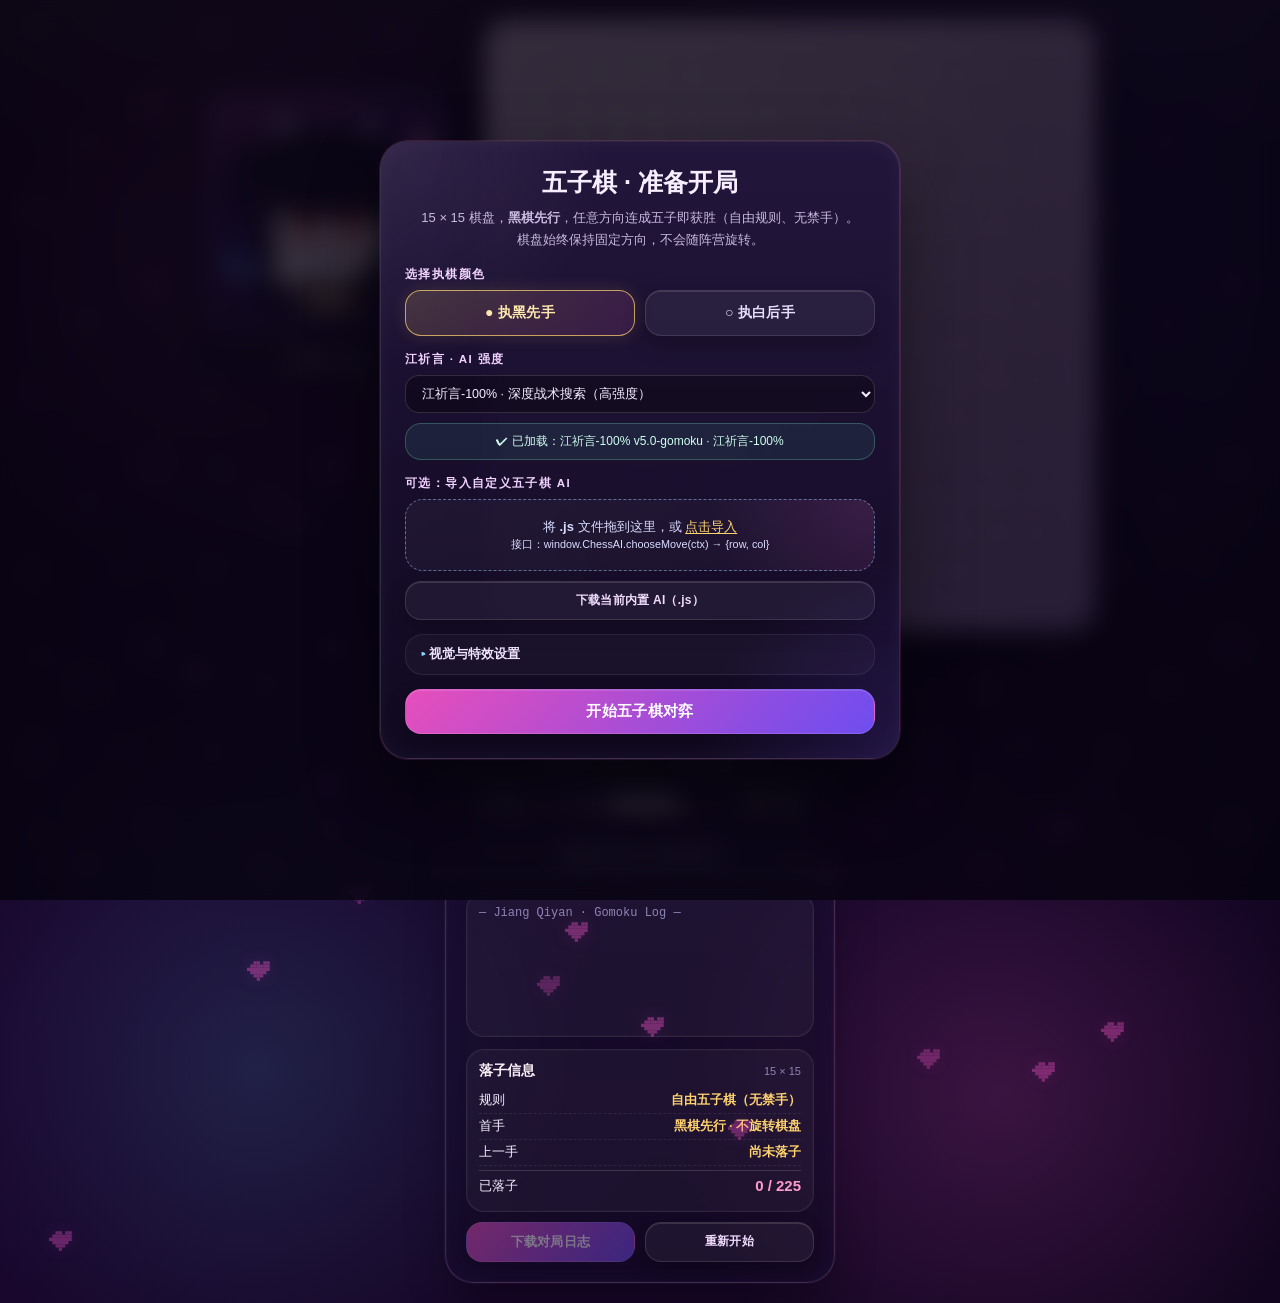
==== gomoku.html @ 8dc5b0ee "五子棋第一版 没做好" ====
<!DOCTYPE html>
<html lang="zh-CN">
<head>
<meta charset="UTF-8">
<meta name="viewport" content="width=device-width, initial-scale=1.0">
<title>江祈言 · 五子棋人机对弈</title>
<style>

  :root {
    --bg-deep: #12051f;
    --bg-mid: #24103c;
    --panel-bg: rgba(20, 13, 39, 0.62);
    --panel-border: rgba(255, 167, 242, 0.18);
    --panel-highlight: rgba(122, 91, 255, 0.2);
    --text-main: #f6efff;
    --text-soft: #c8b8df;
    --text-dim: #8f84b5;
    --accent-pink: #ff4fd8;
    --accent-violet: #8c54ff;
    --accent-blue: #6fd3ff;
    --accent-gold: #ffd36f;
    --board-light: linear-gradient(145deg, #ffe5f8 0%, #ffd2f6 100%);
    --board-dark: linear-gradient(145deg, #5a3395 0%, #28164f 100%);
    --bubble-bg: rgba(33, 18, 59, 0.94);
    --bubble-border: #ff58cf;
    --bubble-color: #ffd8fb;
    --bubble-font: "Comic Sans MS", "Chalkboard SE", "PingFang SC", cursive;
  }

  * { box-sizing: border-box; }
  html, body { min-height: 100%; }

  body {
    margin: 0;
    min-height: 100vh;
    display: flex;
    align-items: center;
    justify-content: center;
    padding: 20px;
    position: relative;
    overflow-x: hidden;
    font-family: "Segoe UI", "PingFang SC", "Microsoft YaHei", sans-serif;
    color: var(--text-main);
    background:
      radial-gradient(circle at 18% 18%, rgba(255, 94, 210, 0.23), transparent 24%),
      radial-gradient(circle at 82% 16%, rgba(108, 78, 255, 0.18), transparent 28%),
      radial-gradient(circle at 78% 84%, rgba(255, 94, 210, 0.16), transparent 22%),
      radial-gradient(circle at 20% 82%, rgba(91, 215, 255, 0.12), transparent 22%),
      linear-gradient(135deg, #12031b 0%, #1a0730 40%, #12051f 100%);
  }
  body::before,
  body::after {
    content: "";
    position: fixed;
    inset: 0;
    pointer-events: none;
  }
  body::before {
    opacity: 0.16;
    background-image: url("data:image/svg+xml;utf8,<svg xmlns='http://www.w3.org/2000/svg' width='180' height='180' viewBox='0 0 180 180'><g fill='%23ff5bd8'><path d='M20 28h8v-8h8v8h8v8h-8v8h-8v-8h-8z'/><path d='M138 102h10v-10h10v10h10v10h-10v10h-10v-10h-10z'/><path d='M74 140h8v-8h8v8h8v8h-8v8h-8v-8h-8z'/></g><g fill='%23714cff'><rect x='118' y='26' width='6' height='6'/><rect x='128' y='26' width='6' height='6'/><rect x='123' y='31' width='6' height='6'/><rect x='32' y='110' width='6' height='6'/><rect x='42' y='110' width='6' height='6'/><rect x='37' y='115' width='6' height='6'/><rect x='88' y='62' width='4' height='4'/><rect x='96' y='62' width='4' height='4'/><rect x='92' y='66' width='4' height='4'/></g></svg>");
    background-size: 180px 180px;
    animation: bg-drift 22s linear infinite;
    mix-blend-mode: screen;
  }
  body::after {
    background:
      linear-gradient(180deg, rgba(255,255,255,0.07), transparent 16%),
      radial-gradient(circle at center, transparent 62%, rgba(0, 0, 0, 0.18) 100%);
  }
  @keyframes bg-drift {
    0% { transform: translate3d(0, 0, 0); }
    50% { transform: translate3d(-28px, 18px, 0); }
    100% { transform: translate3d(0, 0, 0); }
  }

  .app {
    display: flex;
    gap: 26px;
    flex-wrap: wrap;
    align-items: flex-start;
    justify-content: center;
    position: relative;
    z-index: 1;
    isolation: isolate;
  }

  .float-hearts-layer {
    position: absolute;
    inset: 0;
    overflow: hidden;
    pointer-events: none;
    z-index: 2;
  }
  .pixel-heart {
    position: absolute;
    width: 26px;
    aspect-ratio: 1;
    background-image: url("data:image/svg+xml;utf8,<svg xmlns='http://www.w3.org/2000/svg' width='32' height='32' viewBox='0 0 32 32'><g fill='%23ff58cf'><rect x='8' y='4' width='4' height='4'/><rect x='12' y='4' width='4' height='4'/><rect x='20' y='4' width='4' height='4'/><rect x='24' y='4' width='4' height='4'/><rect x='4' y='8' width='8' height='4'/><rect x='12' y='8' width='8' height='4'/><rect x='20' y='8' width='8' height='4'/><rect x='0' y='12' width='28' height='4'/><rect x='4' y='16' width='20' height='4'/><rect x='8' y='20' width='12' height='4'/><rect x='12' y='24' width='4' height='4'/></g></svg>");
    background-size: 100% 100%;
    background-repeat: no-repeat;
    image-rendering: pixelated;
    opacity: .45;
    filter: drop-shadow(0 0 10px rgba(255, 90, 213, .35));
    animation: float-heart linear infinite;
  }
  @keyframes float-heart {
    0% { transform: translate3d(0, 0, 0) scale(var(--s,1)); opacity: 0; }
    12% { opacity: .48; }
    85% { opacity: .4; }
    100% { transform: translate3d(var(--dx, 0px), calc(-1 * var(--travel, 520px)), 0) scale(var(--s,1)); opacity: 0; }
  }

  .board-container,
  .panel { position: relative; }
  .board-container {
    width: min(88vw, 580px);
    z-index: 4;
    filter: drop-shadow(0 26px 48px rgba(0,0,0,.34));
  }
  .board-container[data-ai-pos="below"] { margin-bottom: 320px; }
  .board-container[data-ai-pos="above"] { margin-top: 320px; }
  .board-container[data-ai-pos="topleft"] { margin-left: 300px; }

  .board {
    width: 100%;
    aspect-ratio: 1;
    display: grid;
    grid-template-columns: repeat(8, 1fr);
    grid-template-rows: repeat(8, 1fr);
    position: relative;
    overflow: hidden;
    border-radius: 28px;
    border: 1px solid rgba(255,255,255,.18);
    background: linear-gradient(145deg, rgba(255,255,255,.12), rgba(255,255,255,.04));
    box-shadow:
      0 20px 60px rgba(10, 4, 20, .7),
      0 0 0 1px rgba(255, 107, 226, .18),
      inset 0 0 0 4px rgba(255,255,255,.05),
      inset 0 0 35px rgba(125, 83, 255, .12);
    backdrop-filter: blur(6px);
  }
  .board::before,
  .board::after {
    content: "";
    position: absolute;
    inset: 0;
    pointer-events: none;
  }
  .board::before {
    background:
      linear-gradient(180deg, rgba(255,255,255,.13), transparent 22%, transparent 78%, rgba(255,255,255,.04)),
      radial-gradient(circle at 15% 15%, rgba(255, 255, 255, 0.12), transparent 26%),
      radial-gradient(circle at 85% 85%, rgba(255, 90, 213, 0.08), transparent 20%);
    z-index: 2;
    mix-blend-mode: screen;
  }
  .board::after {
    inset: 10px;
    border-radius: 22px;
    border: 1px solid rgba(255,255,255,.06);
    z-index: 2;
  }

  .sq {
    position: relative;
    display: flex;
    align-items: center;
    justify-content: center;
    cursor: pointer;
    user-select: none;
    transition: transform .18s ease, filter .18s ease, box-shadow .18s ease, background .18s ease;
  }
  .sq:hover { filter: brightness(1.06); }
  .light { background: var(--board-light); }
  .dark  { background: var(--board-dark); }
  .sq.move::after,
  .sq.capture::after {
    content: "";
    position: absolute;
    border-radius: 50%;
    z-index: 0;
  }
  .sq.move::after {
    width: 28%;
    height: 28%;
    background: radial-gradient(circle, rgba(255,255,255,.96) 0%, rgba(99, 200, 255, .88) 32%, rgba(255, 79, 216, .84) 100%);
    box-shadow: 0 0 18px rgba(99, 200, 255, .55), 0 0 10px rgba(255, 79, 216, .45);
  }
  .sq.capture::after {
    width: 82%;
    height: 82%;
    background: transparent;
    border: 4px solid rgba(255, 83, 188, .88);
    box-shadow: 0 0 18px rgba(255, 83, 188, .28), inset 0 0 10px rgba(255,255,255,.14);
  }
  .sq.selected {
    box-shadow: inset 0 0 0 4px rgba(255, 211, 111, .96), inset 0 0 30px rgba(255,255,255,.12);
  }
  .sq.lastmove {
    box-shadow: inset 0 0 0 4px rgba(115, 221, 255, .72), inset 0 0 22px rgba(115, 221, 255, .22);
  }

  .piece {
    font-size: clamp(24px, 6.3vmin, 50px);
    line-height: 1;
    z-index: 1;
    pointer-events: none;
    transform-origin: center;
    filter: drop-shadow(0 3px 8px rgba(0,0,0,.35));
  }
  .piece.w {
    color: #fff9ff;
    -webkit-text-stroke: 1.3px rgba(62, 17, 69, 0.76);
    text-shadow: 0 0 10px rgba(255,255,255,.22), 0 0 12px rgba(255, 115, 226, .18);
  }
  .piece.b {
    color: #25113e;
    -webkit-text-stroke: 1.2px rgba(255, 185, 244, 0.26);
    text-shadow: 0 0 10px rgba(255, 79, 216, .22);
  }

  .badge {
    position: absolute;
    z-index: 3;
    pointer-events: none;
    font-size: clamp(8px, 1.5vmin, 11px);
    font-weight: 700;
    line-height: 1;
    padding: 4px 6px;
    border-radius: 999px;
    box-shadow: 0 4px 10px rgba(0,0,0,.24);
    backdrop-filter: blur(4px);
  }
  .badge.val {
    top: 4px; left: 4px;
    background: rgba(66, 255, 205, .18);
    border: 1px solid rgba(66, 255, 205, .3);
    color: #d5fff4;
  }
  .badge.thr {
    bottom: 4px; right: 4px;
    background: rgba(255, 94, 164, .18);
    border: 1px solid rgba(255, 94, 164, .26);
    color: #fff2f7;
  }

  @keyframes king-shake {
    0%,100% { transform: translate(0,0) rotate(0); }
    10% { transform: translate(-2px, 1px) rotate(-3deg); }
    20% { transform: translate(2px, -1px) rotate(3deg); }
    30% { transform: translate(-1px, -2px) rotate(-2deg); }
    40% { transform: translate(1px, 2px) rotate(2deg); }
    50% { transform: translate(-2px, -1px) rotate(-3deg); }
    60% { transform: translate(2px, 1px) rotate(3deg); }
    70% { transform: translate(-1px, 2px) rotate(-2deg); }
    80% { transform: translate(1px, -2px) rotate(2deg); }
    90% { transform: translate(-2px, 1px) rotate(-2deg); }
  }
  @keyframes king-crack {
    0%,100% { filter: brightness(1) drop-shadow(0 0 0 transparent); }
    50% { filter: brightness(1.28) drop-shadow(0 0 14px rgba(255, 91, 216, .92)); }
  }
  .king-in-check .piece {
    animation: king-shake .35s ease-in-out infinite, king-crack .9s ease-in-out infinite;
  }
  .sq.exploded .piece { animation: king-explode .9s ease-out forwards; }
  @keyframes king-explode {
    0% { transform: scale(1); opacity: 1; }
    40% { transform: scale(1.6); opacity: .78; filter: drop-shadow(0 0 25px #ff6be2); }
    100% { transform: scale(0); opacity: 0; }
  }
  .particle {
    position: absolute;
    width: 10px;
    height: 10px;
    border-radius: 50%;
    pointer-events: none;
    transform: translate(-50%, -50%);
    animation: particle-explode 1.4s ease-out forwards;
    z-index: 10;
    box-shadow: 0 0 12px rgba(255,255,255,.35);
  }
  @keyframes particle-explode {
    0% { transform: translate(-50%, -50%) scale(1); opacity: 1; }
    100% { transform: translate(calc(-50% + var(--dx)), calc(-50% + var(--dy))) scale(0); opacity: 0; }
  }
  @keyframes board-quake {
    0%,100% { transform: translate(0,0); }
    10% { transform: translate(-4px, 2px); }
    20% { transform: translate(4px, -2px); }
    30% { transform: translate(-3px, 3px); }
    40% { transform: translate(3px, -3px); }
    50% { transform: translate(-4px, -2px); }
    60% { transform: translate(4px, 2px); }
    70% { transform: translate(-2px, -3px); }
    80% { transform: translate(2px, 3px); }
    90% { transform: translate(-1px, 1px); }
  }
  .board.quake { animation: board-quake .7s ease-in-out; }

  .fire-layer {
    position: absolute;
    left: 0;
    right: 0;
    pointer-events: none;
    z-index: 4;
    opacity: 0;
    transition: opacity .45s;
  }
  .fire-layer.active { opacity: 1; }
  .fire-layer.bottom { bottom: 0; height: 45%; }
  .fire-layer.top    { top: 0; height: 45%; }
  .fire-layer::before {
    content: "";
    position: absolute;
    inset: 0;
    filter: blur(14px);
    animation: fire-flicker .9s ease-in-out infinite;
  }
  .fire-layer.bottom::before {
    background: radial-gradient(ellipse at bottom, rgba(255, 84, 207, .82) 0%, rgba(129, 77, 255, .6) 38%, transparent 78%);
  }
  .fire-layer.top::before {
    background: radial-gradient(ellipse at top, rgba(99, 200, 255, .72) 0%, rgba(255, 84, 207, .55) 38%, transparent 78%);
  }
  @keyframes fire-flicker {
    0%,100% { transform: scaleY(1) scaleX(1); opacity: .7; }
    25% { transform: scaleY(1.1) scaleX(.95); opacity: .9; }
    50% { transform: scaleY(.95) scaleX(1.05); opacity: .8; }
    75% { transform: scaleY(1.08) scaleX(.98); opacity: .85; }
  }

  .ai-stage {
    position: absolute;
    display: flex;
    flex-direction: column;
    align-items: center;
    gap: 14px;
    width: 280px;
    max-width: 280px;
    pointer-events: none;
    z-index: 5;
  }
  .board-container[data-ai-pos="below"] .ai-stage {
    top: 100%; left: 50%; transform: translateX(-50%); margin-top: 16px;
    flex-direction: column-reverse;
  }
  .board-container[data-ai-pos="above"] .ai-stage {
    bottom: 100%; left: 50%; transform: translateX(-50%); margin-bottom: 16px;
  }
  .board-container[data-ai-pos="topleft"] .ai-stage {
    right: calc(100% + 18px);
    top: 0;
    left: auto;
    bottom: auto;
    transform: none;
    align-items: stretch;
  }

  .ai-bubble {
    background:
      linear-gradient(180deg, rgba(57, 31, 99, 0.96), rgba(22, 12, 42, 0.98)),
      rgba(18, 10, 36, 0.92);
    color: var(--bubble-color);
    border: 1px solid rgba(255,255,255,.12);
    box-shadow:
      0 14px 28px rgba(0,0,0,.42),
      0 0 0 1px rgba(255, 88, 207, .28),
      inset 0 0 18px rgba(255,255,255,.05);
    border-radius: 18px;
    padding: 12px 15px;
    font-family: var(--bubble-font);
    font-weight: 700;
    font-size: 13px;
    line-height: 1.65;
    text-align: center;
    max-width: 280px;
    min-height: 60px;
    word-break: break-word;
    position: relative;
    opacity: 0;
    visibility: hidden;
    transition: opacity .25s, visibility .25s, transform .25s;
    transform: translateY(6px);
    pointer-events: none;
  }
  .ai-bubble.show {
    opacity: 1;
    visibility: visible;
    transform: translateY(0);
  }
  .ai-bubble::before {
    content: "";
    position: absolute;
    inset: 1px;
    border-radius: 17px;
    background: linear-gradient(180deg, rgba(255,255,255,.08), transparent 35%);
    pointer-events: none;
  }
  .ai-bubble::after {
    content: "";
    position: absolute;
    left: 50%;
    width: 16px;
    height: 16px;
    transform: translateX(-50%) rotate(45deg);
    background: #23123f;
    border: 1px solid rgba(255, 88, 207, .3);
  }
  .board-container[data-ai-pos="above"] .ai-bubble::after,
  .board-container[data-ai-pos="topleft"] .ai-bubble::after {
    bottom: -8px;
    border-left: none;
    border-top: none;
  }
  .board-container[data-ai-pos="below"] .ai-bubble::after {
    top: -8px;
    border-right: none;
    border-bottom: none;
  }

  .ai-avatar-shell {
    display: flex;
    flex-direction: column;
    align-items: center;
    gap: 8px;
  }
  .ai-avatar {
    width: 240px;
    height: 240px;
    display: flex;
    align-items: center;
    justify-content: center;
    overflow: hidden;
    border-radius: 28px;
    border: 1px solid rgba(255,255,255,.16);
    background:
      radial-gradient(circle at 35% 30%, rgba(255,255,255,.16), transparent 28%),
      linear-gradient(145deg, rgba(255, 90, 213, .32), rgba(113, 76, 255, .18) 42%, rgba(23, 12, 47, .96));
    box-shadow:
      0 18px 34px rgba(0,0,0,.45),
      0 0 0 1px rgba(255, 88, 207, .18),
      inset 0 0 24px rgba(255,255,255,.08),
      inset 0 0 28px rgba(124, 83, 255, .18);
    position: relative;
  }
  .ai-avatar::before {
    content: "";
    position: absolute;
    inset: 0;
    background-image: linear-gradient(90deg, rgba(255,255,255,.05) 1px, transparent 1px), linear-gradient(180deg, rgba(255,255,255,.05) 1px, transparent 1px);
    background-size: 12px 12px;
    opacity: .25;
    pointer-events: none;
  }
  .ai-avatar img {
    width: 100%; height: 100%; object-fit: fill; display: block;
  }
  .ai-nameplate {
    width: 100%;
    text-align: center;
    padding: 8px 12px;
    font-size: 13px;
    font-weight: 800;
    letter-spacing: .08em;
    border-radius: 999px;
    color: #ffe8fb;
    background: rgba(32, 18, 58, .9);
    border: 1px solid rgba(255,255,255,.12);
    box-shadow: 0 8px 16px rgba(0,0,0,.24);
  }

  .mascot {
    position: relative;
    width: 100%;
    height: 100%;
    animation: mascot-float 3.2s ease-in-out infinite;
    overflow: hidden;
  }
  @keyframes mascot-float {
    0%,100% { transform: translateY(0); }
    50% { transform: translateY(-6px); }
  }
  .mascot .fx-symbol {
    position: absolute;
    top: 18px;
    right: 20px;
    z-index: 7;
    font-size: 24px;
    font-weight: 900;
    color: #ff78e4;
    text-shadow: 0 0 10px rgba(255,255,255,.18), 0 0 14px rgba(255,120,228,.45);
    animation: fx-pop 1.6s ease-in-out infinite;
  }
  @keyframes fx-pop {
    0%,100% { transform: translateY(0) scale(1); opacity: .88; }
    50% { transform: translateY(-6px) scale(1.08); opacity: 1; }
  }
  .mascot .heart-spark {
    position: absolute;
    inset: 0;
    pointer-events: none;
  }
  .mascot .heart-spark::before,
  .mascot .heart-spark::after {
    content: "";
    position: absolute;
    width: 20px;
    height: 20px;
    background-image: url("data:image/svg+xml;utf8,<svg xmlns='http://www.w3.org/2000/svg' width='24' height='24' viewBox='0 0 24 24'><g fill='%23ff63d7'><rect x='6' y='2' width='3' height='3'/><rect x='9' y='2' width='3' height='3'/><rect x='15' y='2' width='3' height='3'/><rect x='18' y='2' width='3' height='3'/><rect x='3' y='5' width='6' height='3'/><rect x='9' y='5' width='6' height='3'/><rect x='15' y='5' width='6' height='3'/><rect x='0' y='8' width='21' height='3'/><rect x='3' y='11' width='15' height='3'/><rect x='6' y='14' width='9' height='3'/><rect x='9' y='17' width='3' height='3'/></g></svg>");
    background-size: 100% 100%;
    opacity: .42;
    animation: heart-bob 4.2s ease-in-out infinite;
  }
  .mascot .heart-spark::before { left: 16px; bottom: 40px; }
  .mascot .heart-spark::after { right: 18px; bottom: 58px; animation-delay: -2s; }
  @keyframes heart-bob {
    0%,100% { transform: translateY(0); }
    50% { transform: translateY(-8px); }
  }

  .mascot .tail,
  .mascot .ear,
  .mascot .head,
  .mascot .hoodie,
  .mascot .hand { position: absolute; }
  .mascot .tail {
    width: 78px;
    height: 142px;
    top: 46px;
    border-radius: 46px;
    background: linear-gradient(180deg, #171126 0%, #24103f 34%, #3d1e73 72%, #4d7cff 100%);
    box-shadow: inset 0 0 0 2px rgba(255,255,255,.04);
    z-index: 1;
  }
  .mascot .tail.left { left: 10px; transform: rotate(6deg); }
  .mascot .tail.right { right: 10px; transform: rotate(-6deg); }
  .mascot .ear {
    width: 46px; height: 58px; top: 14px;
    background: linear-gradient(180deg, #e3d3ff, #b68fff);
    clip-path: polygon(50% 0, 0 100%, 100% 100%);
    z-index: 3;
    filter: drop-shadow(0 4px 8px rgba(0,0,0,.15));
  }
  .mascot .ear::after {
    content: ""; position: absolute; inset: 14px 10px 6px;
    background: rgba(171, 140, 255, .45);
    clip-path: polygon(50% 0, 0 100%, 100% 100%);
  }
  .mascot .ear.left { left: 56px; transform: rotate(-10deg); }
  .mascot .ear.right { right: 56px; transform: rotate(10deg); }
  .mascot .head {
    width: 160px;
    height: 164px;
    left: 40px;
    top: 34px;
    z-index: 4;
  }
  .mascot .head::before {
    content: "";
    position: absolute;
    inset: 0;
    border-radius: 46% 46% 40% 40% / 42% 42% 48% 48%;
    background: linear-gradient(180deg, #191126 0%, #261638 42%, #1f1530 100%);
    box-shadow: inset 0 -6px 0 rgba(255,255,255,.04);
  }
  .mascot .bangs {
    position: absolute;
    left: 8px;
    right: 8px;
    top: 2px;
    height: 80px;
    border-radius: 42px 42px 24px 24px;
    background: linear-gradient(180deg, #151021 0%, #231331 100%);
    z-index: 2;
  }
  .mascot .bangs::after {
    content: "";
    position: absolute;
    left: 34px;
    top: 44px;
    width: 92px;
    height: 44px;
    background: linear-gradient(180deg, #151021, #231331);
    clip-path: polygon(0 0, 28% 24%, 40% 100%, 55% 30%, 72% 100%, 100% 12%, 100% 100%, 0 100%);
  }
  .mascot .face {
    position: absolute;
    left: 26px;
    top: 58px;
    width: 108px;
    height: 96px;
    border-radius: 44% 44% 48% 48%;
    background: #fff1fb;
    z-index: 1;
    overflow: hidden;
  }
  .mascot .eye {
    position: absolute;
    top: 22px;
    width: 32px;
    height: 28px;
    border-radius: 50% 50% 46% 46%;
    background: rgba(70, 38, 116, .1);
    overflow: hidden;
    transform-origin: center;
  }
  .mascot .eye.left { left: 16px; }
  .mascot .eye.right { right: 16px; }
  .mascot .eye .iris {
    position: absolute;
    left: 3px;
    top: 1px;
    width: 26px;
    height: 26px;
    border-radius: 50%;
    background: #ff294e;
    box-shadow: inset 0 -3px 0 rgba(0,0,0,.08);
    animation: blink-eye 5s ease-in-out infinite;
  }
  .mascot .eye .iris::before,
  .mascot .eye .iris::after {
    content: "";
    position: absolute;
    left: 50%;
    top: 50%;
    width: 14px;
    height: 4px;
    background: #ffe766;
    transform: translate(-50%, -50%);
    border-radius: 999px;
  }
  .mascot .eye .iris::after { transform: translate(-50%, -50%) rotate(90deg); }
  @keyframes blink-eye {
    0%, 45%, 48%, 100% { transform: scaleY(1); }
    46%, 47% { transform: scaleY(.08); }
  }
  .mascot .brow {
    position: absolute;
    top: 14px;
    width: 28px;
    height: 4px;
    border-radius: 999px;
    background: rgba(44, 18, 68, .55);
  }
  .mascot .brow.left { left: 16px; transform: rotate(-6deg); }
  .mascot .brow.right { right: 16px; transform: rotate(6deg); }
  .mascot .blush {
    position: absolute;
    width: 20px; height: 12px; bottom: 20px;
    border-radius: 50%; background: rgba(255, 143, 193, .45);
  }
  .mascot .blush.left { left: 12px; }
  .mascot .blush.right { right: 12px; }
  .mascot .mouth {
    position: absolute;
    left: 50%;
    bottom: 20px;
    width: 22px;
    height: 16px;
    transform: translateX(-50%);
    border-radius: 0 0 12px 12px;
    border: 3px solid #c55dae;
    border-top: 0;
  }
  .mascot .mouth::before {
    content: "";
    position: absolute;
    left: 50%; top: -2px;
    width: 12px; height: 10px;
    transform: translateX(-50%);
    border-radius: 999px;
    background: rgba(255,255,255,.3);
  }
  .mascot .bow {
    position: absolute;
    right: 12px;
    width: 28px;
    height: 16px;
    background: #ff75de;
    border-radius: 999px;
    z-index: 6;
    box-shadow: 0 0 10px rgba(255, 117, 222, .18);
  }
  .mascot .bow::before,
  .mascot .bow::after {
    content: "";
    position: absolute;
    top: 50%;
    width: 14px;
    height: 14px;
    background: #ff9ee8;
    border-radius: 4px 10px 10px 10px;
    transform: translateY(-50%) rotate(45deg);
  }
  .mascot .bow::before { left: -2px; }
  .mascot .bow::after { right: -2px; }
  .mascot .bow.top { top: 44px; }
  .mascot .bow.bottom { top: 70px; }
  .mascot .hoodie {
    width: 140px;
    height: 96px;
    left: 50px;
    bottom: 12px;
    border-radius: 24px 24px 22px 22px;
    background: linear-gradient(180deg, #1b132a 0%, #2a1742 100%);
    z-index: 3;
  }
  .mascot .hoodie::before {
    content: "";
    position: absolute;
    left: 50%;
    top: 10px;
    width: 86px;
    height: 42px;
    transform: translateX(-50%);
    border-radius: 0 0 18px 18px;
    background: rgba(10, 5, 18, .35);
  }
  .mascot .skull {
    position: absolute;
    left: 50%;
    bottom: 12px;
    width: 56px;
    height: 46px;
    transform: translateX(-50%);
    border-radius: 28px 28px 20px 20px;
    background: #ffd36f;
  }
  .mascot .skull::before,
  .mascot .skull::after {
    content: ""; position: absolute; top: 14px;
    width: 12px; height: 14px; border-radius: 50%; background: #48295d;
  }
  .mascot .skull::before { left: 11px; }
  .mascot .skull::after { right: 11px; }
  .mascot .skull i {
    position: absolute;
    left: 50%;
    bottom: 8px;
    width: 14px;
    height: 9px;
    transform: translateX(-50%);
    clip-path: polygon(50% 0, 0 100%, 100% 100%);
    background: #48295d;
    display: block;
  }
  .mascot .hand {
    width: 42px;
    height: 54px;
    left: 66px;
    bottom: 46px;
    border-radius: 24px;
    background: #ffe8f6;
    z-index: 5;
    transform: rotate(22deg);
    box-shadow: 0 4px 12px rgba(0,0,0,.18);
  }
  .mascot .hand::before {
    content: "";
    position: absolute;
    inset: 10px 6px auto 8px;
    height: 20px;
    border-radius: 16px;
    background: rgba(255,255,255,.25);
  }

  .mascot.mood-thinking .eye .iris { transform: translateY(-1px); }
  .mascot.mood-thinking .brow.left { transform: rotate(-18deg); }
  .mascot.mood-thinking .brow.right { transform: rotate(18deg); }
  .mascot.mood-sleeping .eye { height: 4px; top: 33px; background: #5f4c88; }
  .mascot.mood-sleeping .eye .iris { display: none; }
  .mascot.mood-sleeping .mouth { width: 18px; height: 10px; border-width: 2px; }
  .mascot.mood-start .mouth,
  .mascot.mood-win .mouth,
  .mascot.mood-promotion .mouth { width: 28px; height: 18px; border-color: #ff66c6; }
  .mascot.mood-lose .eye .iris,
  .mascot.mood-incheck .eye .iris,
  .mascot.mood-lostqueen .eye .iris,
  .mascot.mood-lostpiece .eye .iris { background: #ff5672; }
  .mascot.mood-lose .mouth,
  .mascot.mood-lostqueen .mouth,
  .mascot.mood-lostpiece .mouth {
    width: 22px;
    height: 12px;
    border-radius: 14px 14px 0 0;
    border: 3px solid #c55dae;
    border-bottom: 0;
    top: 64px;
    bottom: auto;
  }
  .mascot.mood-capturequeen .mouth,
  .mascot.mood-taunt .mouth { width: 30px; transform: translateX(-50%) rotate(-8deg); }
  .mascot.mood-check .brow.left { transform: rotate(-22deg); }
  .mascot.mood-check .brow.right { transform: rotate(22deg); }
  .mascot.mood-draw .mouth { width: 20px; height: 0; border: 0; border-top: 3px solid #c55dae; bottom: 26px; }
  .mascot.mood-aftermove .brow.right { transform: rotate(18deg) translateY(-2px); }
  .mascot.mood-capturepiece .mouth::after {
    content: "";
    position: absolute;
    right: -5px;
    bottom: 1px;
    width: 9px; height: 12px;
    border-radius: 0 0 8px 8px;
    background: #ff82c4;
    transform: rotate(12deg);
  }
  .mascot.mood-lose .face::after {
    content: "";
    position: absolute;
    right: 18px;
    top: 30px;
    width: 10px; height: 16px;
    border-radius: 50% 50% 60% 60%;
    background: rgba(113, 202, 255, .72);
    transform: rotate(12deg);
  }

  .panel {
    width: min(94vw, 390px);
    background: linear-gradient(180deg, rgba(26, 15, 48, 0.56), rgba(18, 11, 35, 0.56));
    border: 1px solid var(--panel-border);
    border-radius: 28px;
    padding: 20px;
    box-shadow:
      0 18px 42px rgba(0,0,0,.24),
      0 0 0 1px rgba(255,255,255,.04),
      inset 0 0 0 1px rgba(255,255,255,.025),
      inset 0 0 28px rgba(124, 83, 255, .06);
    backdrop-filter: blur(16px);
    max-height: 92vh;
    overflow-y: auto;
    z-index: 1;
  }
  .panel h1 {
    margin: 0;
    font-size: 28px;
    line-height: 1.1;
    font-weight: 900;
    letter-spacing: .06em;
    background: linear-gradient(90deg, #fff6ff, #ffc6f5 36%, #8bd8ff 100%);
    -webkit-background-clip: text;
    -webkit-text-fill-color: transparent;
  }
  .panel .sub {
    margin-top: 6px;
    margin-bottom: 12px;
    font-size: 8.4px;
    line-height: 1.2;
    letter-spacing: .42em;
    color: #c6b5e6;
    opacity: .8;
    text-transform: uppercase;
  }
  .legend { display: none; }

  .ai-info,
  .material-bar,
  .status,
  .log-panel,
  #info {
    background: rgba(255,255,255,.04);
    border: 1px solid rgba(255,255,255,.08);
    box-shadow: inset 0 0 0 1px rgba(255,255,255,.02);
  }
  .ai-info {
    font-size: 12px;
    padding: 9px 12px;
    border-radius: 16px;
    color: #f0d8ff;
    margin-bottom: 12px;
    word-break: break-all;
    text-align: center;
  }
  .ai-info b { color: var(--accent-gold); }
  .material-bar {
    display: flex;
    align-items: center;
    gap: 10px;
    padding: 9px 12px;
    border-radius: 16px;
    font-size: 13px;
    margin-bottom: 12px;
  }
  .material-bar .label {
    color: var(--text-soft);
    font-size: 12px;
    min-width: 48px;
  }
  .material-bar .bar-wrap {
    flex: 1;
    height: 12px;
    border-radius: 999px;
    background: rgba(0,0,0,.32);
    overflow: hidden;
    position: relative;
  }
  .material-bar .bar-fill {
    position: absolute;
    top: 0; bottom: 0; transition: all .3s ease;
  }
  .material-bar .bar-fill.white { background: linear-gradient(90deg, #fff5ff, #ffd2f1); left: 0; }
  .material-bar .bar-fill.black { background: linear-gradient(90deg, #5a379a, #21123f); right: 0; }
  .material-bar .diff-tag {
    font-weight: 800;
    min-width: 54px;
    text-align: right;
    font-size: 12px;
  }
  .diff-tag.winning { color: #95ffd9; }
  .diff-tag.losing { color: #ffaccc; }
  .diff-tag.even { color: #ffe29d; }

  .status {
    text-align: center;
    font-size: 14px;
    padding: 12px 14px;
    border-radius: 18px;
    min-height: 46px;
    display: flex;
    align-items: center;
    justify-content: center;
    margin-bottom: 12px;
  }
  .log-panel {
    height: 122px;
    overflow-y: auto;
    border-radius: 18px;
    padding: 10px 12px;
    font-size: 12px;
    line-height: 1.7;
    font-family: "Consolas", "Menlo", monospace;
    margin-bottom: 12px;
    position: relative;
    z-index: 1;
  }
  .log-line { color: #e8deff; }
  .log-line .ply { color: #998fbc; display: inline-block; min-width: 34px; }
  .log-line .cap { color: #ff9ac8; font-weight: 700; }
  .log-line .w-piece { color: #fff2fb; }
  .log-line .b-piece { color: #ffd780; }
  .log-line .ai-meta { color: #9087b6; font-size: 10.5px; margin-left: 6px; }

  #info {
    border-radius: 18px;
    padding: 12px;
    min-height: 96px;
    font-size: 12.5px;
    margin-bottom: 10px;
  }
  #info:empty { display: none; }
  .hint { color: var(--text-soft); line-height: 1.6; margin: 0; font-size: 12px; }
  .info-title {
    font-size: 14px;
    font-weight: 700;
    margin-bottom: 8px;
    display: flex;
    align-items: center;
    gap: 6px;
    color: #fff3fb;
  }
  .info-title .mini { font-size: 20px; line-height: 1; }
  .info-title .mini.w { color:#fff; -webkit-text-stroke: 1px #462554; }
  .info-title .mini.b { color:#2b1548; -webkit-text-stroke: 1px #ffd4f3; }
  .coord { margin-left: auto; font-size: 11px; color: var(--text-dim); font-weight: 500; }
  .row {
    display: flex;
    justify-content: space-between;
    padding: 4px 0;
    border-bottom: 1px dashed rgba(255,255,255,.08);
  }
  .row b { color: var(--accent-gold); }
  .row.total {
    border-bottom: none;
    margin-top: 4px;
    padding-top: 6px;
    border-top: 1px solid rgba(255,255,255,.14);
    font-size: 13px;
  }
  .row.total b { color: #ff9bcf; font-size: 15px; }

  .btn-row,
  .sample-row,
  .choice,
  .mini-btns,
  .promo-choices { display: flex; gap: 10px; }
  .btn-row { margin-top: 10px; }
  .btn-row button { flex: 1; }

  button {
    padding: 10px 12px;
    border: 1px solid rgba(255,255,255,.12);
    border-radius: 16px;
    cursor: pointer;
    background: linear-gradient(135deg, rgba(255, 86, 205, .9), rgba(117, 83, 255, .92));
    color: #fff;
    font-size: 13px;
    font-weight: 700;
    letter-spacing: .02em;
    box-shadow: 0 10px 22px rgba(0,0,0,.22), inset 0 1px 0 rgba(255,255,255,.12);
    transition: transform .15s ease, filter .15s ease, box-shadow .15s ease;
  }
  button:hover:not(:disabled) {
    filter: brightness(1.08);
    transform: translateY(-1px);
    box-shadow: 0 12px 26px rgba(0,0,0,.28), 0 0 18px rgba(255, 90, 213, .22);
  }
  button:disabled { opacity: .45; cursor: not-allowed; box-shadow: none; }
  button.ghost {
    background: rgba(255,255,255,.05);
    border: 1px solid rgba(255,255,255,.12);
    color: #f1dcff;
    font-weight: 600;
    font-size: 12px;
  }
  select.builtin-select,
  .adv-row select {
    width: 100%;
    padding: 10px 12px;
    border-radius: 14px;
    border: 1px solid rgba(255,255,255,.14);
    background: rgba(0,0,0,.32);
    color: var(--text-main);
    font-size: 12.5px;
    cursor: pointer;
  }

  .overlay,
  .promo-dialog {
    position: fixed;
    inset: 0;
    display: flex;
    align-items: center;
    justify-content: center;
    padding: 16px;
    background: rgba(8, 4, 18, 0.82);
    backdrop-filter: blur(12px);
  }
  .overlay { z-index: 100; overflow-y: auto; }
  .overlay.hidden { display: none; }
  .promo-dialog { z-index: 200; display: none; }
  .promo-dialog.show { display: flex; }

  .dialog,
  .promo-box {
    width: 100%;
    background: linear-gradient(180deg, rgba(33, 20, 59, 0.96), rgba(18, 10, 35, 0.95));
    border: 1px solid rgba(255,255,255,.12);
    border-radius: 28px;
    box-shadow:
      0 30px 70px rgba(0,0,0,.45),
      0 0 0 1px rgba(255, 88, 207, .18),
      inset 0 0 24px rgba(255,255,255,.04);
    position: relative;
    overflow: hidden;
  }
  .dialog::before,
  .promo-box::before {
    content: "";
    position: absolute;
    inset: 0;
    pointer-events: none;
    background:
      radial-gradient(circle at top left, rgba(255,255,255,.08), transparent 28%),
      radial-gradient(circle at bottom right, rgba(124, 83, 255, .16), transparent 25%);
  }
  .dialog {
    max-width: 520px;
    padding: 24px;
    text-align: center;
    margin: auto;
  }
  .dialog h2 { margin: 0 0 8px; font-size: 22px; font-weight: 800; }
  .dialog > p {
    margin: 0 0 16px;
    color: var(--text-soft);
    font-size: 12.5px;
    line-height: 1.7;
  }
  .dialog code {
    background: rgba(255,255,255,.08);
    padding: 2px 6px;
    border-radius: 999px;
    font-size: 11.5px;
  }
  .sec-title {
    text-align: left;
    font-size: 11.5px;
    font-weight: 800;
    color: #f2d3ff;
    letter-spacing: .12em;
    margin: 16px 0 8px;
    text-transform: uppercase;
  }
  .choice button {
    flex: 1;
    padding: 13px 10px;
    font-size: 14px;
    background: rgba(255,255,255,.05);
    border: 1px solid rgba(255,255,255,.12);
    color: #e8deff;
    font-weight: 700;
  }
  .choice button.active {
    border-color: rgba(255, 211, 111, .72);
    background: linear-gradient(135deg, rgba(255, 211, 111, .16), rgba(255, 94, 210, .12));
    color: #ffe9ad;
    box-shadow: 0 0 18px rgba(255, 211, 111, .12);
  }
  .drop {
    border: 1px dashed rgba(151, 197, 255, .5);
    border-radius: 18px;
    padding: 18px 12px;
    font-size: 13px;
    color: #d8dcff;
    cursor: pointer;
    transition: all .15s;
    background:
      linear-gradient(145deg, rgba(255,255,255,.04), rgba(255,255,255,.02)),
      radial-gradient(circle at top right, rgba(255, 94, 210, .12), transparent 35%);
  }
  .drop:hover,
  .drop.dragover {
    border-color: #6ccfff;
    background: linear-gradient(145deg, rgba(97, 205, 255, .12), rgba(255, 91, 211, .08));
    color: #f0f5ff;
    box-shadow: 0 0 18px rgba(108, 207, 255, .16);
  }
  .drop u { color: var(--accent-gold); text-underline-offset: 2px; }
  .ai-status {
    font-size: 12px;
    margin: 10px 0 8px;
    padding: 9px 11px;
    border-radius: 16px;
    background: rgba(255,255,255,.04);
    border: 1px solid rgba(255,255,255,.08);
    color: var(--text-soft);
    word-break: break-all;
  }
  .ai-status.ok {
    color: #cffff0;
    border-color: rgba(120,255,208,.24);
    background: rgba(84, 255, 213, .08);
  }
  .ai-status.err {
    color: #ffd9e5;
    border-color: rgba(255,128,164,.24);
    background: rgba(255,116,161,.08);
  }
  .mini-btns button { flex: 1; }
  #startBtn { margin-top: 14px; width: 100%; padding: 12px; font-size: 14px; }

  .adv-settings {
    margin-top: 14px;
    text-align: left;
    border: 1px solid rgba(255,255,255,.08);
    border-radius: 18px;
    padding: 0;
    background: rgba(255,255,255,.03);
    overflow: hidden;
  }
  .adv-settings > summary {
    padding: 11px 14px;
    cursor: pointer;
    font-size: 12.5px;
    color: #f0e3ff;
    font-weight: 700;
    list-style: none;
    user-select: none;
  }
  .adv-settings > summary::-webkit-details-marker { display: none; }
  .adv-settings > summary::before { content: "▸ "; color: #85d9ff; }
  .adv-settings[open] > summary::before { content: "▾ "; }
  .adv-body { padding: 4px 14px 14px; }
  .adv-row {
    display: flex;
    align-items: center;
    justify-content: space-between;
    font-size: 12px;
    color: #e7dcff;
    padding: 6px 0;
    gap: 8px;
  }
  .adv-row label { flex: 1; }
  .adv-row input[type="color"] {
    width: 42px;
    height: 28px;
    padding: 0;
    border: 1px solid rgba(255,255,255,.16);
    border-radius: 999px;
    background: transparent;
    cursor: pointer;
  }
  .adv-row input[type="checkbox"] {
    width: 16px; height: 16px; accent-color: #ff55d4; cursor: pointer;
  }

  .promo-box { max-width: 420px; padding: 24px; text-align: center; }
  .promo-title { font-size: 16px; font-weight: 800; margin-bottom: 6px; }
  .promo-hint { font-size: 12px; color: var(--text-soft); margin-bottom: 14px; }
  .promo-choices { justify-content: center; }
  .promo-choices button {
    flex: 1;
    padding: 15px 10px;
    font-size: 15px;
    background: rgba(255,255,255,.05);
    border: 1px solid rgba(255,255,255,.12);
    border-radius: 18px;
    color: #f1e4ff;
    display: flex;
    flex-direction: column;
    align-items: center;
    gap: 5px;
  }
  .promo-choices button .glyph { font-size: 30px; line-height: 1; }
  .promo-choices button .label { font-size: 12px; font-weight: 700; }
  .promo-choices button:hover:not(:disabled) {
    border-color: #ff57cf;
    background: rgba(255, 87, 207, .12);
    color: #fff4fd;
  }
  .promo-choices button[data-piece="q"] { border-color: rgba(255, 211, 111, .4); }

  @media (max-width: 1100px) {
    .board-container[data-ai-pos="topleft"] { margin-left: 0; margin-top: 316px; }
    .board-container[data-ai-pos="topleft"] .ai-stage {
      left: 50%; right: auto; top: auto; bottom: 100%; transform: translateX(-50%); margin-bottom: 16px;
      align-items: center;
    }
  }
  @media (max-width: 860px) {
    body { padding: 14px; }
    .board-container { width: min(94vw, 520px); }
    .board-container[data-ai-pos="below"] { margin-bottom: 292px; }
    .board-container[data-ai-pos="above"],
    .board-container[data-ai-pos="topleft"] { margin-top: 292px; }
    .panel { width: min(94vw, 560px); }
    .ai-stage { width: 250px; max-width: 250px; }
    .ai-bubble { max-width: 250px; }
    .ai-avatar { width: 220px; height: 220px; }
  }

  /* ==================== 五子棋棋盘（15 x 15 · 棋盘永不翻转） ==================== */
  .board-container { width:min(92vw, 610px); }
  .board {
    display:block;position:relative;aspect-ratio:1;
    border-radius:24px;overflow:hidden;
    background:
      radial-gradient(circle at 33% 22%, rgba(255,255,255,.32),transparent 50%),
      linear-gradient(145deg,#ffdef7 0%,#e4bbef 44%,#bc96db 100%);
    touch-action:manipulation;
  }
  .board::before { background:linear-gradient(145deg,rgba(255,255,255,.14),transparent 70%); z-index:0; }
  .board::after { inset:6px;border-radius:17px;z-index:0; }
  .grid-art {position:absolute;inset:0;width:100%;height:100%;pointer-events:none;z-index:1;}
  .intersection {
    position:absolute;z-index:2;
    left:calc(var(--x) * 6.25%);top:calc(var(--y) * 6.25%);
    width:6.25%;height:6.25%;
    display:flex;align-items:center;justify-content:center;
    padding:0;margin:0;border:0;border-radius:50%;
    background:transparent;box-shadow:none;
    transform:translate(-50%,-50%);cursor:default;
    appearance:none;-webkit-tap-highlight-color:transparent;
  }
  .intersection:hover:not(:disabled) {filter:none;transform:translate(-50%,-50%);box-shadow:none;}
  .intersection.can-place {cursor:crosshair;}
  .intersection.can-place:hover::before,.intersection.can-place:focus-visible::before {
    content:"";width:60%;height:60%;border-radius:50%;
    border:2px solid rgba(255,255,255,.9);background:rgba(108,64,133,.26);
    box-shadow:0 0 14px rgba(255,255,255,.66);
  }
  .intersection:focus-visible{outline:2px solid #ffeeb0;outline-offset:2px;}
  .intersection .stone {
    display:block;width:88%;height:88%;border-radius:50%;position:relative;
    transition:filter .15s ease;
  }
  .intersection.black-stone .stone {
    background:radial-gradient(circle at 30% 24%,#655477 0%,#31213e 36%,#110a1d 75%,#090510 100%);
    border:1px solid #160b2b;
    box-shadow:inset -3px -4px 8px rgba(0,0,0,.32),inset 2px 2px 5px rgba(231,182,255,.20),0 3px 5px rgba(38,16,52,.52);
  }
  .intersection.white-stone .stone {
    background:radial-gradient(circle at 30% 23%,#fff 0%,#fff6fd 28%,#f7d6f0 65%,#d6a0ce 100%);
    border:1px solid rgba(98,46,107,.32);
    box-shadow:inset -3px -4px 8px rgba(105,43,109,.22),inset 2px 2px 5px rgba(255,255,255,.80),0 3px 6px rgba(38,16,52,.3);
  }
  .intersection.last-place .stone::after {
    content:"";position:absolute;inset:33%;background:#ff59ce;border-radius:50%;
    box-shadow:0 0 4px #fff,0 0 8px #ff53de;
  }
  .intersection.win-place .stone{box-shadow:0 0 0 2px #ffe47e,0 0 20px #ff4cda,inset 0 2px 6px rgba(255,255,255,.25);}
  .intersection.win-place .stone::after{content:"";position:absolute;inset:32%;background:#ffe37d;border-radius:50%;}
  .intersection.urgent .stone {animation:urgent-pulse .8s ease-in-out 3;}
  @keyframes urgent-pulse{50%{filter:brightness(1.5) drop-shadow(0 0 8px #ff45bc);}}
  .board.quake {animation:board-quake .7s ease-in-out;}
  .fire-layer {border-radius:24px;overflow:hidden;}
  .fire-layer.active {opacity:.5;}
  .ai-bubble {background:linear-gradient(180deg, color-mix(in srgb, var(--bubble-bg) 81%,#5d329a), var(--bubble-bg));border-color:var(--bubble-border);color:var(--bubble-color);}
  .ai-bubble::after {border-color:var(--bubble-border);background:var(--bubble-bg);}
  .mascot.mood-block .brow.left,.mascot.mood-threat .brow.left{transform:rotate(-20deg);}
  .mascot.mood-block .brow.right,.mascot.mood-threat .brow.right{transform:rotate(20deg);}
  .material-bar .bar-fill.black {left:0;right:auto;background:linear-gradient(90deg,#352344,#7156a2);}
  .material-bar .bar-fill.white {right:0;left:auto;background:linear-gradient(90deg,#fff7ff,#ffcfed);}
  .bar-fill {height:100%;}
  .material-bar .label{min-width:55px;}
  .diff-tag {min-width:110px!important;}
  .log-panel {height:145px;}
  .ai-info {word-break:break-word;}
  .dialog h2 {font-size:25px;}
  .dialog > p {font-size:13px;}
  #startBtn {font-size:15px;}
  @media(max-width:1100px){
    .board-container[data-ai-pos="topleft"],
    .board-container[data-ai-pos="above"] {margin-top:390px;}
    .board-container[data-ai-pos="below"] {margin-bottom:390px;}
  }
  @media(max-width:860px){
    .board-container {width:min(94vw,540px);}
    .intersection .stone{width:90%;height:90%;}
  }
  @media(prefers-reduced-motion:reduce){
    .mascot,.pixel-heart,.board.quake,.intersection.urgent .stone {animation:none!important;}
  }
</style>
</head>
<body>
<div class="app">
  <div class="board-container" id="boardContainer" data-ai-pos="topleft">
    <div class="board" id="board" aria-label="十五路五子棋棋盘"></div>
    <div class="fire-layer" id="fireLayer"></div>
    <div class="ai-stage" id="aiStage">
      <div class="ai-bubble" id="speech"></div>
      <div class="ai-avatar-shell">
        <div class="ai-avatar" id="aiAvatar"></div>
        <div class="ai-nameplate" id="aiNameplate">江祈言</div>
      </div>
    </div>
  </div>
  <div class="float-hearts-layer" id="floatHearts"></div>
  <div class="panel">
    <h1>五子棋 · 人机对弈</h1>
    <div class="sub">JIANG QIYAN · GOMOKU</div>
    <div class="ai-info" id="aiInfo">当前 AI：<b>江祈言</b> · 正在载入</div>
    <div class="material-bar">
      <span class="label">落子数量</span>
      <div class="bar-wrap">
        <div class="bar-fill black" id="barBlack" style="width:50%"></div>
        <div class="bar-fill white" id="barWhite" style="width:50%"></div>
      </div>
      <span class="diff-tag even" id="diffTag">黑 0 : 0 白</span>
    </div>
    <div class="status" id="status">加载 AI 后开始对局</div>
    <div class="log-panel" id="logPanel"><div class="log-line" style="color:#8f84b5">— Jiang Qiyan · Gomoku Log —</div></div>
    <div id="info"></div>
    <div class="btn-row">
      <button id="downloadLog" disabled>下载对局日志</button>
      <button id="restart" class="ghost">重新开始</button>
    </div>
  </div>
</div>
<div class="overlay" id="startScreen">
  <div class="dialog">
    <h2>五子棋 · 准备开局</h2>
    <p>15 × 15 棋盘，<b>黑棋先行</b>，任意方向连成五子即获胜（自由规则、无禁手）。<br>棋盘始终保持固定方向，不会随阵营旋转。</p>
    <div class="sec-title">选择执棋颜色</div>
    <div class="choice" id="sideChoice">
      <button data-color="1" class="active">● 执黑先手</button>
      <button data-color="2">○ 执白后手</button>
    </div>
    <div class="sec-title">江祈言 · AI 强度</div>
    <div class="sample-row">
      <select id="builtinAiSelect" class="builtin-select">
        <option value="100" selected>江祈言-100% · 深度战术搜索（高强度）</option>
        <option value="50">江祈言-50% · 轻量搜索（适度削弱）</option>
      </select>
    </div>
    <div class="ai-status" id="aiStatus">正在加载江祈言-100% …</div>
    <div class="sec-title">可选：导入自定义五子棋 AI</div>
    <div class="drop" id="dropZone">
      <input type="file" id="aiFile" accept=".js,text/javascript,application/javascript" hidden>
      将 <b>.js</b> 文件拖到这里，或 <u>点击导入</u><br>
      <small>接口：window.ChessAI.chooseMove(ctx) → {row, col}</small>
    </div>
    <div class="mini-btns" style="margin-top:10px">
      <button id="downloadSample" class="ghost">下载当前内置 AI（.js）</button>
    </div>
    <details class="adv-settings">
      <summary>视觉与特效设置</summary>
      <div class="adv-body">
        <div class="adv-row"><label>AI 角色位置</label><select id="optAiPos">
          <option value="below">棋盘正下方</option><option value="above">棋盘正上方</option><option value="topleft" selected>棋盘左上方</option>
        </select></div>
        <div class="adv-row"><label>气泡背景色</label><input type="color" id="optBgColor" value="#0d0d12"></div>
        <div class="adv-row"><label>气泡边框色</label><input type="color" id="optBorderColor" value="#d946ef"></div>
        <div class="adv-row"><label>台词字体色</label><input type="color" id="optFontColor" value="#e879ff"></div>
        <div class="adv-row"><label>台词字体</label><select id="optFont">
          <option value="cute" selected>可爱</option><option value="serif">衬线</option><option value="sans">无衬线</option><option value="mono">等宽</option>
        </select></div>
        <div style="margin-top:8px;padding-top:8px;border-top:1px dashed rgba(255,255,255,.12);font-size:11px;color:#8fa3b6">特效开关</div>
        <div class="adv-row"><label>关键威胁棋子闪烁</label><input type="checkbox" id="fxShake" checked></div>
        <div class="adv-row"><label>五子连珠胜利粒子</label><input type="checkbox" id="fxExplode" checked></div>
        <div class="adv-row"><label>双威胁棋盘震动</label><input type="checkbox" id="fxQuake" checked></div>
        <div class="adv-row"><label>冲四时棋盘光效</label><input type="checkbox" id="fxFire" checked></div>
      </div>
    </details>
    <button id="startBtn" disabled>开始五子棋对弈</button>
  </div>
</div>
<script type="text/plain" id="sampleAISource">
/* 江祈言 · 五子棋策略引擎（无外部依赖）
 * 标准 15×15 自由规则：连续五子及以上胜；无禁手。
 * 100%：即时胜/必防检测 + 活四冲四活三判别 + 威胁优先的迭代加深
 *        Alpha-Beta / PVS + 置换表 + 动态候选缩减 + 强制战术延伸。
 * 50%：共享战术规则，缩短搜索并在接近的候选中加入有限扰动。
 * 外部接口：window.ChessAI.chooseMove({board:二维 0/1/2,color:1/2,ply,level})
 * 返回：{row,col,debug}。可单独下载成 .js 并导入页面。
 */
(function () {
  'use strict';
  var N=15, SIZE=225, WIN=90000000, INF=1000000000;
  var DIR=[[1,0],[0,1],[1,1],[1,-1]];
  var eLevel=100; // 50% 补丁覆盖这个字段
  var TT=new Map(), ttCount=0;
  var zA=new Int32Array(SIZE*3), zB=new Int32Array(SIZE*3);
  (function(){var a=123456789,b=362436069;
    function rand(){a^=a<<13;a^=a>>>17;a^=a<<5;b=(Math.imul(b^a,1664525)+1013904223)|0;return (a^b)|0;}
    for(var i=0;i<zA.length;i++){zA[i]=rand();zB[i]=rand();}
  })();
  function rc(p){return [(p/15)|0,p%15];}
  function valid(r,c){return r>=0&&r<15&&c>=0&&c<15;}
  function other(side){return 3-side;}
  function countFives(b,p,s){var r=(p/15)|0,c=p%15;
    for(var k=0;k<4;k++){var dr=DIR[k][0],dc=DIR[k][1],n=1;
      for(var t=1;t<5;t++){var a=r+dr*t,d=c+dc*t;if(!valid(a,d)||b[a*15+d]!==s)break;n++;}
      for(var j=1;j<5;j++){var x=r-dr*j,y=c-dc*j;if(!valid(x,y)||b[x*15+y]!==s)break;n++;}
      if(n>=5)return true;
    }
    return false;
  }
  // 棋形匹配必须覆盖新落子的中心点，防止沿线上其它棋形误记为当前落点的价值。
  function containsCenter(s,pattern){
    for(var i=s.indexOf(pattern);i>=0;i=s.indexOf(pattern,i+1)){
      if(i<=5&&i+pattern.length>5)return true;
    }
    return false;
  }
  function anyCenter(s,items){
    for(var i=0;i<items.length;i++)if(containsCenter(s,items[i]))return true;
    return false;
  }
  function scorePoint(b,p,side){
    if(b[p])return -1;
    var row=(p/15)|0,col=p%15, score=0,fours=0,open3=0;
    b[p]=side;
    for(var k=0;k<4;k++){
      var dr=DIR[k][0],dc=DIR[k][1];
      var line=[],cell=[];
      for(var off=-5;off<=5;off++){
        var r=row+off*dr,c=col+off*dc;
        if(!valid(r,c)){line.push('#');cell.push(-1);}
        else{var ix=r*15+c,v=b[ix];line.push(v===side?'X':v===0?'.':'#');cell.push(ix);}
      }
      var s=line.join('');
      // 这里的 5 个子位置必须包含新落下的中心点。
      var wins={};
      for(var j=1;j<=5;j++){
        var xs=0,dots=0,gap=-1,ok=true;
        for(var v=j;v<j+5;v++){
          if(line[v]==='X')xs++;
          else if(line[v]==='.') {dots++;gap=cell[v];}
          else {ok=false;break;}
        }
        if(ok&&xs===5){b[p]=0;return WIN;}
        if(ok&&xs===4&&dots===1&&gap>=0)wins[gap]=1;
      }
      var cnt=Object.keys(wins).length;
      if(cnt>=2){score+=320000;fours+=2;}
      else if(cnt===1){score+=42000;fours++;}
      else {
        // 包括跳活三；借助左右空点排除贴边及对手封堵。
        if(anyCenter(s,['.XXX.','.XX.X.','.X.XX.'])){
          var high=anyCenter(s,['..XXX..','.XXX..','..XXX.','..XX.X..','.X.XX..']);
          score+=high?9000:4500;open3++;
        }else if(anyCenter(s,['.XXX','XXX.','XX.X','X.XX']))score+=1200;
        else if(anyCenter(s,['.XX.','.X.X.']))score+=420;
        else if(anyCenter(s,['.XX','XX.','X.X']))score+=90;
        else if(containsCenter(s,'.X.'))score+=22;
      }
    }
    b[p]=0;
    if(fours>=2)score+=280000;
    else if(fours&&open3)score+=165000;
    if(open3>=2)score+=42000;
    // 守住中央基本盘，在分值相等时避免角落无效落子。
    score+=Math.max(0,14-(Math.abs(row-7)+Math.abs(col-7)));
    return score;
  }
  function candidates(b,side,limit,branch,ttBest){
    var occupied=[],mark=new Uint8Array(SIZE);
    for(var i=0;i<SIZE;i++)if(b[i])occupied.push(i);
    if(occupied.length===0)return [{p:112,a:1,d:1,rank:1}];
    for(var z=0;z<occupied.length;z++){
      var o=occupied[z],r=(o/15)|0,c=o%15;
      for(var dr=-2;dr<=2;dr++)for(var dc=-2;dc<=2;dc++){
        var rr=r+dr,cc=c+dc;
        if(valid(rr,cc)&&!b[rr*15+cc])mark[rr*15+cc]=1;
      }
    }
    var all=[],theirWins=[],myWins=[];
    for(var p=0;p<SIZE;p++)if(mark[p]){
      var a=scorePoint(b,p,side),d=scorePoint(b,p,other(side));
      var obj={p:p,a:a,d:d,rank:Math.max(a*1.15,d*1.06)+a*.07+d*.04};
      if(p===ttBest)obj.rank+=850000;
      all.push(obj);
      if(a>=WIN)myWins.push(obj);
      if(d>=WIN)theirWins.push(obj);
    }
    if(myWins.length)return myWins;
    // 对手下一着已能获胜：唯一可行的落点只能在其成五点上。
    if(theirWins.length){theirWins.sort(function(x,y){return y.a-x.a;});return theirWins;}
    all.sort(function(x,y){return y.rank-x.rank;});
    if(all.length===0)return [];
    // 活四或双冲四：对手理论上无法单手全部封堵，强制先考虑。
    var forced=all.filter(function(m){return m.a>=300000;});
    if(forced.length)return forced.slice(0,Math.max(2,limit));
    // 对手的活四/冲四威胁必须优先处理，但保留己方更强反击。
    var defensive=all.filter(function(m){return m.d>=300000;});
    if(defensive.length)return defensive.slice(0,Math.max(2,limit));
    // 有我方冲四时只搜索威胁手和必要反制；保留至少几个战术选择。
    var urgent=all.filter(function(m){return m.a>=42000||m.d>=42000;});
    if(urgent.length){
      var top=all.slice(0,Math.min(4,limit));
      for(var t=0;t<urgent.length;t++)if(!top.some(function(z){return z.p===urgent[t].p;}))top.push(urgent[t]);
      top.sort(function(x,y){return y.rank-x.rank;});
      return top.slice(0,Math.max(4,limit));
    }
    return all.slice(0,limit);
  }
  function heuristic(b,side){
    var x=candidates(b,side,5,0,-1);
    if(!x.length)return 0;
    var attack=x[0].a,def=x[0].d;
    var secondA=0,secondD=0;
    for(var i=1;i<x.length;i++){secondA=Math.max(secondA,x[i].a);secondD=Math.max(secondD,x[i].d);}
    var score=attack*1.03+secondA*.19-def*1.13-secondD*.22;
    return Math.max(-WIN/2,Math.min(WIN/2,score));
  }
  var nodes=0,clock=0,deadline=0,stop=false,level=100;
  function key(h1,h2,side){return h1+':'+h2+':'+side;}
  function calcHash(b){var h1=0,h2=0;for(var i=0;i<SIZE;i++)if(b[i]){h1^=zA[i*3+b[i]];h2^=zB[i*3+b[i]];}return [h1,h2];}
  function search(b,side,depth,alpha,beta,ply,h1,h2,last,forcedExtension){
    nodes++;
    if((nodes&511)===0&&Date.now()>deadline){stop=true;return 0;}
    if(last>=0&&countFives(b,last,other(side)))return -WIN+ply;
    if(stop)return 0;
    var k=key(h1,h2,side),hit=TT.get(k),origA=alpha,origB=beta;
    if(hit&&hit.depth>=depth){
      if(hit.flag===0)return hit.score;
      if(hit.flag===1)alpha=Math.max(alpha,hit.score);
      if(hit.flag===2)beta=Math.min(beta,hit.score);
      if(alpha>=beta)return hit.score;
    }
    // 强制威胁延伸：在搜索边界仍不能漏掉直接杀棋与唯一防点。
    if(depth<=0){
      if(forcedExtension>0){
        var tactics=candidates(b,side,5,0,hit?hit.best:-1);
        if(tactics.length&&(tactics[0].a>=42000||tactics[0].d>=42000))depth=1;
        else return heuristic(b,side);
      }else return heuristic(b,side);
    }
    var width=depth>=6?7:depth>=4?8:depth>=2?10:12;
    if(level===50)width=depth>=3?5:7;
    var moves=candidates(b,side,width,depth,hit?hit.best:-1);
    if(!moves.length)return 0;
    var best=-INF,bestP=moves[0].p;
    for(var i=0;i<moves.length;i++){
      var mv=moves[i],p=mv.p,nh1=h1^zA[p*3+side],nh2=h2^zB[p*3+side];
      b[p]=side;
      var value;
      if(mv.a>=WIN||countFives(b,p,side))value=WIN-ply-1;
      else {
        var nextDepth=depth-1;
        // 非战术分支不伸长；战术分支在较浅搜索边界额外看 1 层。
        var extension=forcedExtension-((depth<=1)?1:0);
        if(i>4&&depth>=4&&mv.a<1200&&mv.d<1200){
          value=-search(b,other(side),nextDepth-1,-alpha-1,-alpha,ply+1,nh1,nh2,p,extension);
          if(value>alpha)value=-search(b,other(side),nextDepth,-beta,-alpha,ply+1,nh1,nh2,p,extension);
        }else if(i===0){
          value=-search(b,other(side),nextDepth,-beta,-alpha,ply+1,nh1,nh2,p,extension);
        }else{
          // Principal Variation Search: 先以窄窗口试探再按需重搜。
          value=-search(b,other(side),nextDepth,-alpha-1,-alpha,ply+1,nh1,nh2,p,extension);
          if(value>alpha&&value<beta)
            value=-search(b,other(side),nextDepth,-beta,-alpha,ply+1,nh1,nh2,p,extension);
        }
      }
      b[p]=0;
      if(stop)return 0;
      if(value>best){best=value;bestP=p;}
      if(value>alpha)alpha=value;
      if(alpha>=beta)break;
    }
    if(TT.size>85000)TT.clear();
    TT.set(k,{score:best,best:bestP,depth:depth,flag:best<=origA?2:best>=origB?1:0});
    return best;
  }
  function moveChoice(ctx){
    var board=ctx.board||[],b=new Uint8Array(SIZE);
    for(var r=0;r<N;r++)for(var c=0;c<N;c++){
      var v=board[r]&&board[r][c];
      b[r*N+c]=v===1||v===2?v:0;
    }
    var side=ctx.color===2?2:1;
    level=(typeof ctx.level==='number'?ctx.level:eLevel)===50?50:100;
    nodes=0;stop=false;clock=Date.now();deadline=clock+(level===100?2450:310);
    var hash=calcHash(b),root=candidates(b,side,level===100?14:10,0,-1);
    if(!root.length)return null;
    var best=root[0].p,score=0,depthDone=0;
    // 当场可赢、唯一防守点及空棋盘不做多余搜索。
    if(root.length===1||root[0].a>=WIN){
      return {row:(best/15)|0,col:best%15,debug:{algorithm:'强制战术优先',depth:0,nodes:0,timeMs:Date.now()-clock,score:root[0].a}};
    }
    // 我方活四/双四基本构成强制胜势，仍尽量补充搜索确认。
    var maxDepth=level===100?9:3;
    for(var d=1;d<=maxDepth;d++){
      if(Date.now()>=deadline)break;
      var ordered=candidates(b,side,d>=6?8:d>=4?10:13,0,best);
      if(ordered.length===0)break;
      var localBest=ordered[0].p,localScore=-INF,alpha=-INF,beta=INF;
      for(var j=0;j<ordered.length;j++){
        var mv=ordered[j],p=mv.p; b[p]=side;
        var v;
        if(mv.a>=WIN||countFives(b,p,side))v=WIN-1;
        else v=-search(b,other(side),d-1,-beta,-alpha,1,hash[0]^zA[p*3+side],hash[1]^zB[p*3+side],p,level===100?2:0);
        b[p]=0;
        if(stop)break;
        if(v>localScore){localScore=v;localBest=p;}
        if(v>alpha)alpha=v;
      }
      if(stop)break;
      best=localBest;score=localScore;depthDone=d;
      if(score>WIN-1000)break;
      if(level===50&&d>=2)break;
    }
    // 50% 仅对数值差距较小的非致胜候选随机化，不故意放任直接五连。
    if(level===50&&score<WIN/2&&root[0].a<WIN&&root[0].d<WIN){
      var candidatePool=root.filter(function(x){
        return x.a<WIN&&x.d<WIN&&x.rank>=root[0].rank*.75;
      }).slice(0,5);
      if(candidatePool.length>1&&Math.random()<.34){
        var pick=candidatePool[Math.floor(Math.random()*candidatePool.length)];
        best=pick.p;
      }
    }
    return {row:(best/15)|0,col:best%15,debug:{algorithm:level===100?'迭代深化 + PVS/Alpha-Beta + 威胁搜索':'轻量搜索 + 威胁防守',depth:depthDone,nodes:nodes,timeMs:Date.now()-clock,score:Math.round(score)}};
  }
  var LINES={
    start:['五子连珠就算赢。先说好，我可不会随便让。','棋盘摆好了，来看看你的第一手。','落子无悔哦，准备好就开始吧。'],
    thinking:['这边能接几条线……让我算一下。','先看你的威胁，再想我的反击。','嗯，这步需要推演几手。','我在算变化，别催。'],
    sleeping:['你在思考一盘世界名局吗？','我先眯一会儿，轮到你下了。','棋盘都快长蘑菇了。'],
    move:['这颗落在这里。','我先占住这个交叉点。','往这一边延伸一下。','看起来平静，后面可不一定。','这里的形状更舒服。'],
    afterOpponentMove:['这手我看见了。','哦？换方向进攻吗？','这颗子有点意思。','先别急着得意。'],
    block:['这条线先给你堵上。','差一点就让你连起来了。','该防的时候，还是要防。','你的四连，我可不会装没看见。'],
    threat:['现在轮到你想办法防守了。','冲四不是终点，后面还有手段。','我这里可不止一条路。','小心，棋形开始危险了。'],
    win:['五子连成线。这盘我收下了。','这条五连，你没拦住。','胜负已分，下局再来？'],
    lose:['厉害，五子连珠。你赢了。','这一手确实没看住。','好棋。这局你拿下了。'],
    draw:['棋盘下满了，算平局。','谁也没连成五子，平局。']
  };
  window.ChessAI={name:'江祈言-100%',version:'5.0-gomoku',level:100,lines:LINES,emojis:null,chooseMove:moveChoice};
})();

</script>
<script type="text/plain" id="sampleAIWeakPatch">
(function(){
  'use strict';
  var a=window.ChessAI;
  if(!a||typeof a.chooseMove!=='function')return;
  a.name='江祈言-50%';a.version='5.0-gomoku-lite';a.level=50;
  var orig=a.chooseMove;
  a.chooseMove=function(ctx){var next=Object.assign({},ctx,{level:50});return orig(next);};
  a.lines=Object.assign({},a.lines||{}, {
    thinking:['唔……今天轻松一点。','大概是这里吧，我再看一眼。','这么多格子，先挑一处。'],
    move:['试试看这步。','这次凭一点直觉。','不必每一步都那么严肃。'],
    block:['还好我发现了这条线。','先挡一下，安全第一。'],
    win:['欸？竟然又连成五子了。','赢啦，这局运气不错。'],
    lose:['这局你确实下得更好。','被你连成五子了，厉害。']
  });
})();

</script>
<script>
(function () {
  'use strict';
  var N=15, MAX=225, EMPTY=0, BLACK=1, WHITE=2;
  var CN={1:'黑方',2:'白方'}, SHORT={1:'黑',2:'白'}, FILES='ABCDEFGHIJKLMNO';
  var BUBBLE_MS=3200, HUMAN_WAIT_MS=30000;
  var DEFAULT_EMOJI={default:'🤖',thinking:'🤔',sleeping:'😴',start:'★',win:'✨',lose:'💧',draw:'😐',move:'♪',afterOpponentMove:'?',block:'🛡',threat:'⚡'};
  var FONT_MAP={cute:'"Comic Sans MS", "Chalkboard SE", "PingFang SC", cursive',serif:'Georgia, "Songti SC", serif',sans:'"Segoe UI", "PingFang SC", sans-serif',mono:'Consolas, Menlo, monospace'};
  var $=function(id){return document.getElementById(id);};
  var boardEl=$('board'), boardContainer=$('boardContainer'), infoEl=$('info'), statusEl=$('status');
  var aiInfoEl=$('aiInfo'), speechBubble=$('speech'), avatarEl=$('aiAvatar'), aiNameplate=$('aiNameplate');
  var startScreen=$('startScreen'), sideChoice=$('sideChoice'), dropZone=$('dropZone');
  var aiFileInput=$('aiFile'), aiStatusEl=$('aiStatus'), builtinAiSelect=$('builtinAiSelect');
  var downloadSampleBtn=$('downloadSample'), startBtn=$('startBtn'), restartBtn=$('restart');
  var downloadLogBtn=$('downloadLog'), logPanel=$('logPanel'), barBlack=$('barBlack'), barWhite=$('barWhite');
  var diffTag=$('diffTag'), fireLayer=$('fireLayer'), floatHearts=$('floatHearts');
  var board=new Uint8Array(MAX),turn=BLACK,humanColor=BLACK,aiColor=WHITE,selectedSide=BLACK;
  var gameOver=true,aiThinking=false,lastMove=-1,winnerLine=[],gameLog=null,gameToken=0;
  var loadedAI=null, loadedSource='', activeWorker=null, activeAIUrl=null;
  var speechTimer=null,currentEmojiEvent=null,emojiCache={},humanWaitTimer=null;
  var statusText='加载五子棋 AI 后开始对局';
  var fxEnabled={shake:true,explode:true,quake:true,fire:true};
  var DIRECTIONS=[[1,0],[0,1],[1,1],[1,-1]];
  function other(v){return 3-v;}
  function rc(p){return [(p/N)|0,p%N];}
  function posName(p){var q=rc(p);return FILES[q[1]]+(q[0]+1);}
  function posValid(r,c){return r>=0&&r<N&&c>=0&&c<N;}
  function escapeHtml(s){return String(s).replace(/[&<>"']/g,function(v){return {'&':'&amp;','<':'&lt;','>':'&gt;','"':'&quot;',"'":'&#39;'}[v];});}

  /* 原网页的小爱心背景及江祈言动态像素角色 */
  function createPixelHearts() {
    if (!floatHearts) return;
    floatHearts.innerHTML = '';
    for (var i = 0; i < 18; i++) {
      var h = document.createElement('div');
      h.className = 'pixel-heart';
      h.style.left = (Math.random() * 92 + 2) + '%';
      h.style.top = (Math.random() * 86 + 10) + '%';
      h.style.setProperty('--s', (0.7 + Math.random() * 1.2).toFixed(2));
      h.style.setProperty('--dx', (Math.random() * 40 - 20).toFixed(0) + 'px');
      h.style.setProperty('--travel', (360 + Math.random() * 280).toFixed(0) + 'px');
      h.style.animationDuration = (12 + Math.random() * 14).toFixed(2) + 's';
      h.style.animationDelay = (-Math.random() * 16).toFixed(2) + 's';
      h.style.opacity = (0.18 + Math.random() * 0.24).toFixed(2);
      floatHearts.appendChild(h);
    }
  }


  function hasLines(ai) {
    if (!ai || !ai.lines || typeof ai.lines !== 'object') return false;
    for (var k in ai.lines) if (Object.prototype.hasOwnProperty.call(ai.lines, k)) return true;
    return false;
  }

  function pickLine(lines, event, ctx) {
    var val = lines[event];
    if (!val) return null;
    if (typeof val === 'function') { try { return val(ctx) || null; } catch (e) { return null; } }
    if (Array.isArray(val)) {
      if (!val.length) return null;
      var s = val[Math.floor(Math.random() * val.length)];
      if (typeof s === 'function') { try { return s(ctx) || null; } catch (e) { return null; } }
      return String(s);
    }
    return String(val);
  }

  var IMG_EXT = /\.(gif|png|jpe?g|webp|svg)$/i;

  function resolveEmojiPath(event) {
    var em = loadedAI && loadedAI.emojis;
    if (!em) return null;
    if (typeof em === 'string') {
      var s = em.trim();
      if (!s) return null;
      if (IMG_EXT.test(s)) return s;
      var f = s.endsWith('/') ? s : s + '/';
      return f + event + '.gif';
    }
    if (typeof em === 'object') {
      var folder = typeof em.folder === 'string' ? em.folder.trim() : '';
      var own = em[event];
      if (typeof own === 'string' && own.trim()) {
        var p = own.trim();
        if (folder && p.indexOf('/') === -1 && !IMG_EXT.test(p)) {
          var ff = folder.endsWith('/') ? folder : folder + '/';
          return ff + p + '.gif';
        }
        return p;
      }
      if (folder) {
        var ff2 = folder.endsWith('/') ? folder : folder + '/';
        return ff2 + event + '.gif';
      }
    }
    return null;
  }

  function preloadEmoji(path) {
    if (!path || emojiCache[path]) return;
    var img = new Image();
    img.onload = function () { emojiCache[path] = 'ok'; };
    img.onerror = function () { emojiCache[path] = 'err'; };
    img.src = path;
  }

  function preloadAllEmojis() {
    Object.keys(DEFAULT_EMOJI).forEach(function (ev) {
      var p = resolveEmojiPath(ev);
      if (p) preloadEmoji(p);
    });
  }

  function avatarMoodClass(event) {
    switch (event) {
      case 'thinking': return 'mood-thinking';
      case 'block': return 'mood-block';
      case 'threat': return 'mood-threat';
      case 'sleeping': return 'mood-sleeping';
      case 'start': return 'mood-start';
      case 'win': return 'mood-win';
      case 'lose': return 'mood-lose';
      case 'draw': return 'mood-draw';
      case 'captureQueen': return 'mood-capturequeen';
      case 'lostQueen': return 'mood-lostqueen';
      case 'capturePiece': return 'mood-capturepiece';
      case 'lostPiece': return 'mood-lostpiece';
      case 'check': return 'mood-check';
      case 'inCheck': return 'mood-incheck';
      case 'move': return 'mood-move';
      case 'afterOpponentMove': return 'mood-aftermove';
      case 'promotion': return 'mood-promotion';
      case 'tauntPromotion': return 'mood-taunt';
      default: return 'mood-default';
    }
  }

  function avatarFxSymbol(event, fallback) {
    var map = {
      default: '♥', thinking: '?', sleeping: 'Zzz', start: '★', win: '✦', lose: '…', draw: '—',
      captureQueen: '♥+', lostQueen: '!!', capturePiece: '♪', lostPiece: '…', check: '!!', inCheck: '!?',
      move: '♪', afterOpponentMove: '?', block: '▣', threat: '!!', promotion: 'UP', tauntPromotion: '呵'
    };
    return map[event] || fallback || '♥';
  }

  function renderAvatarMascot(event, fallback) {
    var mood = avatarMoodClass(event || 'default');
    avatarEl.innerHTML =
      '<div class="mascot ' + mood + '">' +
        '<div class="fx-symbol">' + escapeHtml(avatarFxSymbol(event || 'default', fallback || '♥')) + '</div>' +
        '<div class="heart-spark"></div>' +
        '<div class="tail left"></div>' +
        '<div class="tail right"></div>' +
        '<div class="ear left"></div>' +
        '<div class="ear right"></div>' +
        '<div class="head">' +
          '<div class="bangs"></div>' +
          '<div class="face">' +
            '<div class="brow left"></div>' +
            '<div class="brow right"></div>' +
            '<div class="eye left"><div class="iris"></div></div>' +
            '<div class="eye right"><div class="iris"></div></div>' +
            '<div class="blush left"></div>' +
            '<div class="blush right"></div>' +
            '<div class="mouth"></div>' +
          '</div>' +
        '</div>' +
        '<div class="bow top"></div>' +
        '<div class="bow bottom"></div>' +
        '<div class="hoodie"><div class="skull"><i></i></div></div>' +
        '<div class="hand"></div>' +
      '</div>';
  }

  function renderAvatarText(char) {
    renderAvatarMascot(currentEmojiEvent || 'default', char || '♥');
  }

  function renderAvatarImg(path, event, fallback) {
    var img = document.createElement('img');
    img.alt = event;
    img.src = path;
    img.onerror = function () {
      emojiCache[path] = 'err';
      if (currentEmojiEvent === event) renderAvatarMascot(event, fallback);
    };
    avatarEl.innerHTML = '';
    avatarEl.appendChild(img);
  }

  function setAIEmoji(event) {
    if (currentEmojiEvent === event) {
      renderAvatarMascot(event, DEFAULT_EMOJI[event] || DEFAULT_EMOJI.default);
      return;
    }
    currentEmojiEvent = event;
    var fallback = DEFAULT_EMOJI[event] || DEFAULT_EMOJI.default;
    var path = resolveEmojiPath(event);
    if (!path) { renderAvatarMascot(event, fallback); return; }
    var st = emojiCache[path];
    if (st === 'err') { renderAvatarMascot(event, fallback); return; }
    if (st === 'ok') { renderAvatarImg(path, event, fallback); return; }
    renderAvatarMascot(event, fallback);
    var test = new Image();
    test.onload = function () {
      emojiCache[path] = 'ok';
      if (currentEmojiEvent === event) renderAvatarImg(path, event, fallback);
    };
    test.onerror = function () {
      emojiCache[path] = 'err';
      if (currentEmojiEvent === event) renderAvatarMascot(event, fallback);
    };
    test.src = path;
  }

  function showSpeech(text, event, duration) {
    if (!text) return;
    duration = duration || BUBBLE_MS;
    speechBubble.textContent = text;
    speechBubble.classList.add('show');
    if (event) setAIEmoji(event);
    clearTimeout(speechTimer);
    speechTimer = setTimeout(function () {
      speechBubble.classList.remove('show');
      setAIEmoji('default');
    }, duration);
  }

  function clearSpeech() {
    clearTimeout(speechTimer);
    speechBubble.classList.remove('show');
    speechBubble.textContent = '';
    setAIEmoji('default');
  }

  function aiSay(event, ctx) {
    if (!loadedAI || !hasLines(loadedAI)) return null;
    var text = pickLine(loadedAI.lines, event, ctx || {});
    if (!text) return null;
    showSpeech(text, event);
    return text;
  }



  function countStones(){var n=[0,0,0];for(var i=0;i<MAX;i++)n[board[i]]++;return n;}
  function winLineAt(p,side){
    var r=(p/15)|0,c=p%15;
    for(var k=0;k<4;k++){
      var dr=DIRECTIONS[k][0],dc=DIRECTIONS[k][1],line=[p];
      for(var d=1;d<15;d++){var nr=r+dr*d,nc=c+dc*d;if(!posValid(nr,nc)||board[nr*15+nc]!==side)break;line.push(nr*15+nc);}
      for(var e=1;e<15;e++){var rr=r-dr*e,cc=c-dc*e;if(!posValid(rr,cc)||board[rr*15+cc]!==side)break;line.unshift(rr*15+cc);}
      if(line.length>=5)return line;
    }
    return null;
  }
  function winningPlaces(b,side){
    var result=[];
    for(var p=0;p<MAX;p++)if(!b[p]){
      var r=(p/15)|0,c=p%15,winning=false;
      for(var k=0;k<4;k++){
        var dr=DIRECTIONS[k][0],dc=DIRECTIONS[k][1],total=1;
        for(var j=1;j<5;j++){var rr=r+j*dr,cc=c+j*dc;if(!posValid(rr,cc)||b[rr*15+cc]!==side)break;total++;}
        for(var h=1;h<5;h++){var r2=r-h*dr,c2=c-h*dc;if(!posValid(r2,c2)||b[r2*15+c2]!==side)break;total++;}
        if(total>=5){winning=true;break;}
      }
      if(winning)result.push(p);
    }
    return result;
  }
  function bestFallback(ctx){
    var b=new Uint8Array(ctx.board.flat()),self=ctx.color,opp=other(self);
    var a=winningPlaces(b,self),d=winningPlaces(b,opp);
    var p=a[0]??d[0];
    if(p===undefined){
      var options=[];for(var i=0;i<MAX;i++)if(!b[i]){
        var r=(i/15)|0,c=i%15,val=16-Math.abs(r-7)-Math.abs(c-7);
        for(var j=0;j<MAX;j++)if(b[j]){var qr=(j/15)|0,qc=j%15;
          var dist=Math.max(Math.abs(r-qr),Math.abs(c-qc));if(dist===1)val+=9;else if(dist===2)val+=3;
        }
        options.push([val,i]);
      }
      options.sort(function(x,y){return y[0]-x[0];});p=options.length?options[0][1]:112;
    }
    return {row:(p/15)|0,col:p%15,debug:{algorithm:'安全兜底（优先成五与防五）',depth:0}};
  }
  function render(){
    boardEl.innerHTML='';
    var svg=document.createElementNS('http://www.w3.org/2000/svg','svg');
    svg.setAttribute('viewBox','0 0 16 16');svg.setAttribute('class','grid-art');svg.setAttribute('aria-hidden','true');
    var paths=[];for(var i=1;i<=15;i++)paths.push('M 1 '+i+' H 15 M '+i+' 1 V 15');
    var path=document.createElementNS(svg.namespaceURI,'path');path.setAttribute('d',paths.join(' '));path.setAttribute('fill','none');path.setAttribute('stroke','rgba(58,31,86,.77)');path.setAttribute('stroke-width','.036');svg.appendChild(path);
    [[4,4],[4,8],[4,12],[8,4],[8,8],[8,12],[12,4],[12,8],[12,12]].forEach(function(p){
      var dot=document.createElementNS(svg.namespaceURI,'circle');dot.setAttribute('cx',p[1]);dot.setAttribute('cy',p[0]);dot.setAttribute('r','.10');dot.setAttribute('fill','#43275b');svg.appendChild(dot);
    });
    boardEl.appendChild(svg);
    for(var p=0;p<MAX;p++){
      var r=(p/15)|0,c=p%15;
      var btn=document.createElement('button');btn.type='button';btn.className='intersection';
      btn.style.setProperty('--x',c+1);btn.style.setProperty('--y',r+1);
      btn.title=posName(p)+(board[p]?' · '+CN[board[p]]:' · 空位');
      btn.setAttribute('aria-label',btn.title);
      if(board[p]){
        btn.classList.add(board[p]===BLACK?'black-stone':'white-stone');
        var stone=document.createElement('span');stone.className='stone';btn.appendChild(stone);
      }else if(!gameOver&&turn===humanColor&&!aiThinking){btn.classList.add('can-place');}
      if(lastMove===p)btn.classList.add('last-place');
      if(winnerLine.includes(p))btn.classList.add('win-place');
      (function(ix){btn.addEventListener('click',function(){humanMove(ix);});})(p);
      boardEl.appendChild(btn);
    }
    statusEl.textContent=statusText;
    renderInfo();updateCountBar();updateFireEffect();
  }
  function renderInfo(){
    var counts=countStones();
    var curr=lastMove<0?'尚未落子':posName(lastMove)+' · '+CN[board[lastMove]];
    infoEl.innerHTML='<div class="info-title">落子信息 <span class="coord">15 × 15</span></div>'+
      '<div class="row"><span>规则</span><b>自由五子棋（无禁手）</b></div>'+
      '<div class="row"><span>首手</span><b>黑棋先行 · 不旋转棋盘</b></div>'+
      '<div class="row"><span>上一手</span><b>'+escapeHtml(curr)+'</b></div>'+
      '<div class="row total"><span>已落子</span><b>'+(counts[BLACK]+counts[WHITE])+' / 225</b></div>';
  }
  function updateCountBar(){
    var n=countStones(),sum=n[BLACK]+n[WHITE],share=sum?n[BLACK]/sum*100:50;
    barBlack.style.width=share+'%';barWhite.style.width=(100-share)+'%';
    diffTag.textContent='黑 '+n[BLACK]+' : '+n[WHITE]+' 白';
    diffTag.className='diff-tag even';
  }
  function updateFireEffect(){
    if(!fxEnabled.fire||gameOver){fireLayer.className='fire-layer';return;}
    var b=winningPlaces(board,BLACK),w=winningPlaces(board,WHITE);
    if(b.length){fireLayer.className='fire-layer active bottom';}
    else if(w.length){fireLayer.className='fire-layer active top';}
    else fireLayer.className='fire-layer';
  }
  function playQuake(){if(!fxEnabled.quake)return;boardEl.classList.remove('quake');void boardEl.offsetWidth;boardEl.classList.add('quake');setTimeout(function(){boardEl.classList.remove('quake');},760);}
  function explodeAt(p){
    if(!fxEnabled.explode)return;
    var elem=boardEl.children[p+1];if(!elem)return;
    var cr=elem.getBoundingClientRect(),br=boardEl.getBoundingClientRect();
    var x=cr.left+cr.width/2-br.left,y=cr.top+cr.height/2-br.top;
    for(var i=0;i<36;i++){
      var sp=document.createElement('div');sp.className='particle';sp.style.left=x+'px';sp.style.top=y+'px';
      var a=Math.random()*Math.PI*2,len=30+Math.random()*105;
      sp.style.setProperty('--dx',(Math.cos(a)*len)+'px');sp.style.setProperty('--dy',(Math.sin(a)*len)+'px');
      sp.style.background=i%2?'#ff74d1':'#ffe48b';boardEl.appendChild(sp);
      (function(el){setTimeout(function(){el.remove();},1700);})(sp);
    }
  }
  function appendLog(p,side,meta){
    var row=document.createElement('div');row.className='log-line';
    var debug=meta.debug||{};
    row.innerHTML='<span class="ply">'+gameLog.moves.length+'.</span> <span class="'+(side===BLACK?'b-piece':'w-piece')+'">'+CN[side]+'</span> '+posName(p)+
      (meta.actor==='ai'?' <span class="ai-meta">d'+(debug.depth??'—')+' / '+Math.round(meta.elapsedMs??0)+'ms</span>':'');
    logPanel.appendChild(row);while(logPanel.children.length>55)logPanel.removeChild(logPanel.firstChild);
    logPanel.scrollTop=logPanel.scrollHeight;
  }
  function startHumanTimer(){
    stopHumanTimer();
    humanWaitTimer=setTimeout(function(){if(gameOver||aiThinking||turn!==humanColor)return;
      var t=hasLines(loadedAI)&&pickLine(loadedAI.lines,'sleeping',{ply:gameLog.moves.length});
      if(t)showSpeech(t,'sleeping',4400);else setAIEmoji('sleeping');
    },HUMAN_WAIT_MS);
  }
  function stopHumanTimer(){clearTimeout(humanWaitTimer);humanWaitTimer=null;}
  function endGame(win,line){
    gameOver=true;aiThinking=false;stopHumanTimer();winnerLine=line||[];
    var type=win?'five':'draw',winner=win||null;
    gameLog.result={type:type,winner:winner,text:win?CN[win]+'五子连珠获胜！':'棋盘已满，平局'};
    gameLog.endTime=new Date().toISOString();gameLog.durationMs=Date.now()-gameLog.startMs;
    downloadLogBtn.disabled=false;
    return win===aiColor?'win':win===humanColor?'lose':'draw';
  }
  function nextStatus(){return '轮到 '+CN[turn]+'（'+(turn===humanColor?'你':'江祈言')+'）落子';}
  function place(p,meta){
    if(gameOver||board[p]||turn!==(meta.actor==='human'?humanColor:aiColor))return;
    var mover=turn;board[p]=mover;lastMove=p;turn=other(turn);
    var line=winLineAt(p,mover),filled=countStones();
    var ended=!!line||(filled[0]===0);
    var mood=null;
    if(ended)mood=endGame(line?mover:null,line);
    gameLog.moves.push({ply:gameLog.moves.length+1,time:new Date().toISOString(),side:mover,actor:meta.actor,
      row:(p/15)|0,col:p%15,at:posName(p),elapsedMs:meta.elapsedMs??null,aiDebug:meta.debug||null,
      aiError:meta.error||null,boardAfter:Array.from(board)});
    appendLog(p,mover,meta);
    var text=null;
    if(ended){text=aiSay(mood,{ply:gameLog.moves.length,at:posName(p)});}
    else {
      var nextWins=winningPlaces(board,mover),oppWins=winningPlaces(board,turn);
      if(meta.actor==='ai'){
        if(nextWins.length)text=aiSay('threat',{ply:gameLog.moves.length,at:posName(p)});
        else if(meta.blocked)text=aiSay('block',{ply:gameLog.moves.length});
        else if(Math.random()<.34)text=aiSay('move',{ply:gameLog.moves.length});
        if(nextWins.length>=2&&fxEnabled.quake)playQuake();
      }else if(Math.random()<.27)text=aiSay('afterOpponentMove',{ply:gameLog.moves.length});
      if(!text&&fxEnabled.shake&&oppWins.length){
        // 只让刚刚落下的关键棋子闪烁，不涉及将军或王。
        setTimeout(function(){var el=boardEl.children[p+1];if(el)el.classList.add('urgent');},0);
      }
    }
    statusText=ended?gameLog.result.text:nextStatus();render();
    if(ended){if(line)setTimeout(function(){explodeAt(p);},160);return;}
    if(turn===aiColor)scheduleAIMove();else startHumanTimer();
  }
  function humanMove(p){
    if(gameOver||aiThinking||turn!==humanColor||board[p])return;
    stopHumanTimer();place(p,{actor:'human'});
  }
  function buildCtx(){
    var b=[],moves=[];
    for(var r=0;r<N;r++){
      var row=[];for(var c=0;c<N;c++){
        var v=board[r*15+c];row.push(v);
        if(!v)moves.push({row:r,col:c,to:[r,c]});
      }b.push(row);
    }
    return {board:b,color:aiColor,ply:gameLog.moves.length,moves:moves,
      rules:{size:15,first:BLACK,winLength:5,forbiddenMoves:false},
      api:{winningPlaces:function(arr,color){var z=new Uint8Array(arr.flat());return winningPlaces(z,color).map(rc);}}
    };
  }
  function killWorker(){
    if(activeWorker){activeWorker.terminate();activeWorker=null;}
    if(activeAIUrl){URL.revokeObjectURL(activeAIUrl);activeAIUrl=null;}
  }
  function askWorker(ctx){
    return new Promise(function(resolve,reject){
      if(typeof Worker==='undefined'){reject(new Error('不支持 Web Worker'));return;}
      var source='var window=self;\n'+loadedSource+'\n'+
        'self.onmessage=async function(e){try{var t=Date.now();var result=await self.ChessAI.chooseMove(e.data);self.postMessage({ok:true,decision:result,elapsed:Date.now()-t});}catch(ex){self.postMessage({ok:false,error:String(ex&&ex.message||ex)});}};';
      try {
        var blob=new Blob([source],{type:'text/javascript'});
        activeAIUrl=URL.createObjectURL(blob);
        activeWorker=new Worker(activeAIUrl);
        var w=activeWorker,done=false;
        function finish(err,res){if(done)return;done=true;clearTimeout(timeout);if(activeWorker===w)killWorker();if(err)reject(err);else resolve(res);}
        var timeout=setTimeout(function(){finish(new Error('搜索超时'));},8000);
        w.onmessage=function(e){var data=e.data;if(!data.ok)finish(new Error(data.error));else finish(null,data);};
        w.onerror=function(e){finish(new Error('AI 工作线程异常：'+(e.message||'unknown')));};
        w.postMessage({board:ctx.board,color:ctx.color,ply:ctx.ply,level:loadedAI.level??100,moves:ctx.moves});
      }catch(e){killWorker();reject(e);}
    });
  }
  function normalizeDecision(result){
    if(!result)return -1;
    var r=result.row,c=result.col;
    if(result.to&&Array.isArray(result.to)){r=result.to[0];c=result.to[1];}
    if(Array.isArray(result)){r=result[0];c=result[1];}
    if(!Number.isInteger(r)||!Number.isInteger(c)||!posValid(r,c))return -1;
    var p=r*15+c;return board[p]?-1:p;
  }
  function scheduleAIMove(){
    if(gameOver||turn!==aiColor||!loadedAI)return;
    aiThinking=true;stopHumanTimer();
    statusText='江祈言正在推演棋路…';statusEl.textContent=statusText;
    if(!aiSay('thinking',{ply:gameLog.moves.length}))setAIEmoji('thinking');
    var token=gameToken,start=performance.now(),ctx=buildCtx(),humanThreat=winningPlaces(board,humanColor);
    var thinkPromise;
    // 单 HTML 打开即可：优先后台 Worker 防止搜索期间界面卡住；不支持则主线程兜底。
    try {thinkPromise=askWorker(ctx).catch(function(){return Promise.resolve().then(function(){return {decision:loadedAI.chooseMove(ctx)};});});}
    catch(e){thinkPromise=Promise.resolve().then(function(){return {decision:loadedAI.chooseMove(ctx)};});}
    thinkPromise.then(function(result){
      if(token!==gameToken||gameOver||turn!==aiColor)return;
      var decision=result&&result.decision;
      var p=normalizeDecision(decision),err=null;
      if(p<0){err='AI 返回非法落点，使用安全兜底';decision=bestFallback(ctx);p=normalizeDecision(decision);}
      if(p<0){p=board.findIndex(function(v){return !v;});}
      aiThinking=false;
      if(p>=0)place(p,{actor:'ai',elapsedMs:performance.now()-start,debug:decision&&decision.debug,error:err,blocked:humanThreat.includes(p)});
    }).catch(function(err){
      if(token!==gameToken||gameOver)return;
      var safe=bestFallback(ctx),p=normalizeDecision(safe);
      aiThinking=false;
      if(p>=0)place(p,{actor:'ai',elapsedMs:performance.now()-start,debug:safe.debug,error:String(err)});
    });
  }
  /* 自定义 .js 仍支持 window.ChessAI = {chooseMove(ctx), name, lines, emojis} */
  function loadAISource(code,label){
    return new Promise(function(resolve,reject){
      window.ChessAI=undefined;
      var blob=new Blob([code],{type:'text/javascript'}),url=URL.createObjectURL(blob);
      var script=document.createElement('script'),done=false;
      function finish(err){if(done)return;done=true;URL.revokeObjectURL(url);script.remove();
        if(err){reject(err);return;}
        if(!window.ChessAI||typeof window.ChessAI.chooseMove!=='function'){reject(new Error('必须实现 window.ChessAI.chooseMove(ctx)'));return;}
        resolve({ai:window.ChessAI,code:code,label:label});
      }
      script.onload=function(){finish(null);};script.onerror=function(){finish(new Error('无法加载 AI 脚本'));};
      document.head.appendChild(script);script.src=url;
    });
  }
  function onAILoaded(data){
    loadedAI=data.ai;loadedSource=data.code;emojiCache={};currentEmojiEvent=null;
    var name=loadedAI.name||'未命名 AI',ver=loadedAI.version||'?';
    setAIStatus('✔ 已加载：'+name+' v'+ver+' · '+data.label,'ok');
    aiInfoEl.innerHTML='当前 AI：<b>'+escapeHtml(name)+'</b> · '+escapeHtml(String(ver));
    aiNameplate.textContent=name;startBtn.disabled=false;setAIEmoji('default');preloadAllEmojis();
  }
  function setAIStatus(msg,cls){aiStatusEl.textContent=msg;aiStatusEl.className='ai-status'+(cls?' '+cls:'');}
  function onAIError(err){loadedAI=null;loadedSource='';startBtn.disabled=true;setAIStatus('✘ '+String(err.message||err),'err');}
  function handleAIFile(file){
    if(!file)return;setAIStatus('正在加载：'+file.name+' …');
    var reader=new FileReader();reader.onload=function(){loadAISource(reader.result,file.name).then(onAILoaded).catch(onAIError);};
    reader.onerror=function(){onAIError(new Error('文件读取失败'));};reader.readAsText(file);
  }
  function getBuiltInAISource(kind){
    var src=$('sampleAISource').textContent;
    if(kind==='50')src+='\n'+$('sampleAIWeakPatch').textContent;
    return src;
  }
  function applyAdvancedSettings(){
    boardContainer.dataset.aiPos=$('optAiPos').value;
    var css=document.documentElement.style;
    css.setProperty('--bubble-bg',$('optBgColor').value);
    css.setProperty('--bubble-border',$('optBorderColor').value);
    css.setProperty('--bubble-color',$('optFontColor').value);
    css.setProperty('--bubble-font',FONT_MAP[$('optFont').value]||FONT_MAP.cute);
    fxEnabled.shake=$('fxShake').checked;fxEnabled.explode=$('fxExplode').checked;
    fxEnabled.quake=$('fxQuake').checked;fxEnabled.fire=$('fxFire').checked;
  }
  function startGame(){
    if(!loadedAI)return;gameToken++;killWorker();applyAdvancedSettings();
    board.fill(0);turn=BLACK;humanColor=selectedSide;aiColor=other(humanColor);
    lastMove=-1;winnerLine=[];gameOver=false;aiThinking=false;
    gameLog={startMs:Date.now(),endTime:null,durationMs:null,humanColor:humanColor,aiColor:aiColor,
      aiName:loadedAI.name||'未命名 AI',aiVersion:loadedAI.version||'?',moves:[],result:null};
    startScreen.classList.add('hidden');downloadLogBtn.disabled=true;logPanel.innerHTML='<div class="log-line" style="color:#8f84b5">— Jiang Qiyan · Gomoku Log —</div>';
    clearSpeech();statusText=nextStatus();render();
    aiSay('start',{ply:0});
    if(turn===aiColor)scheduleAIMove();else startHumanTimer();
  }
  function backToStart(){
    gameToken++;killWorker();gameOver=true;aiThinking=false;stopHumanTimer();clearSpeech();
    startScreen.classList.remove('hidden');statusText='请选择棋子颜色与 AI 难度';render();
  }
  function downloadLog(){
    if(!gameLog)return;
    var payload={schema:'gomoku-ai-log/v1',rules:{size:15,first:'black',winLength:5,forbiddenMoves:false,boardRotation:false},
      game:{started:new Date(gameLog.startMs).toISOString(),ended:gameLog.endTime,durationMs:gameLog.durationMs,
        humanColor:CN[gameLog.humanColor],aiColor:CN[gameLog.aiColor],ai:gameLog.aiName,version:gameLog.aiVersion,result:gameLog.result},
      moves:gameLog.moves};
    var blob=new Blob([JSON.stringify(payload,null,2)],{type:'application/json;charset=utf-8'}),url=URL.createObjectURL(blob);
    var a=document.createElement('a');a.href=url;a.download='gomoku-log-'+new Date().toISOString().replace(/[:.]/g,'-').slice(0,19)+'.json';
    document.body.appendChild(a);a.click();a.remove();setTimeout(function(){URL.revokeObjectURL(url);},1500);
  }
  sideChoice.addEventListener('click',function(e){var btn=e.target.closest('[data-color]');if(!btn)return;
    selectedSide=Number(btn.dataset.color);
    Array.prototype.forEach.call(sideChoice.children,function(x){x.classList.toggle('active',x===btn);});
  });
  dropZone.addEventListener('click',function(){aiFileInput.click();});
  aiFileInput.addEventListener('change',function(e){if(e.target.files&&e.target.files[0])handleAIFile(e.target.files[0]);aiFileInput.value='';});
  ['dragenter','dragover'].forEach(function(event){dropZone.addEventListener(event,function(e){e.preventDefault();dropZone.classList.add('dragover');});});
  ['dragleave','drop'].forEach(function(event){dropZone.addEventListener(event,function(e){e.preventDefault();dropZone.classList.remove('dragover');});});
  dropZone.addEventListener('drop',function(e){var f=e.dataTransfer&&e.dataTransfer.files&&e.dataTransfer.files[0];if(f)handleAIFile(f);});
  builtinAiSelect.addEventListener('change',function(){
    var kind=builtinAiSelect.value;if(!kind)return;
    var name=kind==='50'?'江祈言-50%':'江祈言-100%';
    setAIStatus('正在加载：'+name);
    loadAISource(getBuiltInAISource(kind),name).then(onAILoaded).catch(onAIError);
  });
  downloadSampleBtn.addEventListener('click',function(){
    var kind=builtinAiSelect.value||'100';var blob=new Blob([getBuiltInAISource(kind)],{type:'text/javascript;charset=utf-8'});
    var url=URL.createObjectURL(blob),a=document.createElement('a');a.href=url;
    a.download='jiang-qiyan-gomoku-'+kind+'.js';document.body.appendChild(a);a.click();a.remove();
    setTimeout(function(){URL.revokeObjectURL(url);},1500);
  });
  startBtn.addEventListener('click',startGame);restartBtn.addEventListener('click',backToStart);
  downloadLogBtn.addEventListener('click',downloadLog);
  createPixelHearts();window.addEventListener('resize',createPixelHearts);setAIEmoji('default');render();
  // 默认预选最高档，打开网页即能开始，无需上传文件。
  builtinAiSelect.value='100';loadAISource(getBuiltInAISource('100'),'江祈言-100%').then(onAILoaded).catch(onAIError);
})();

</script>
</body>
</html>
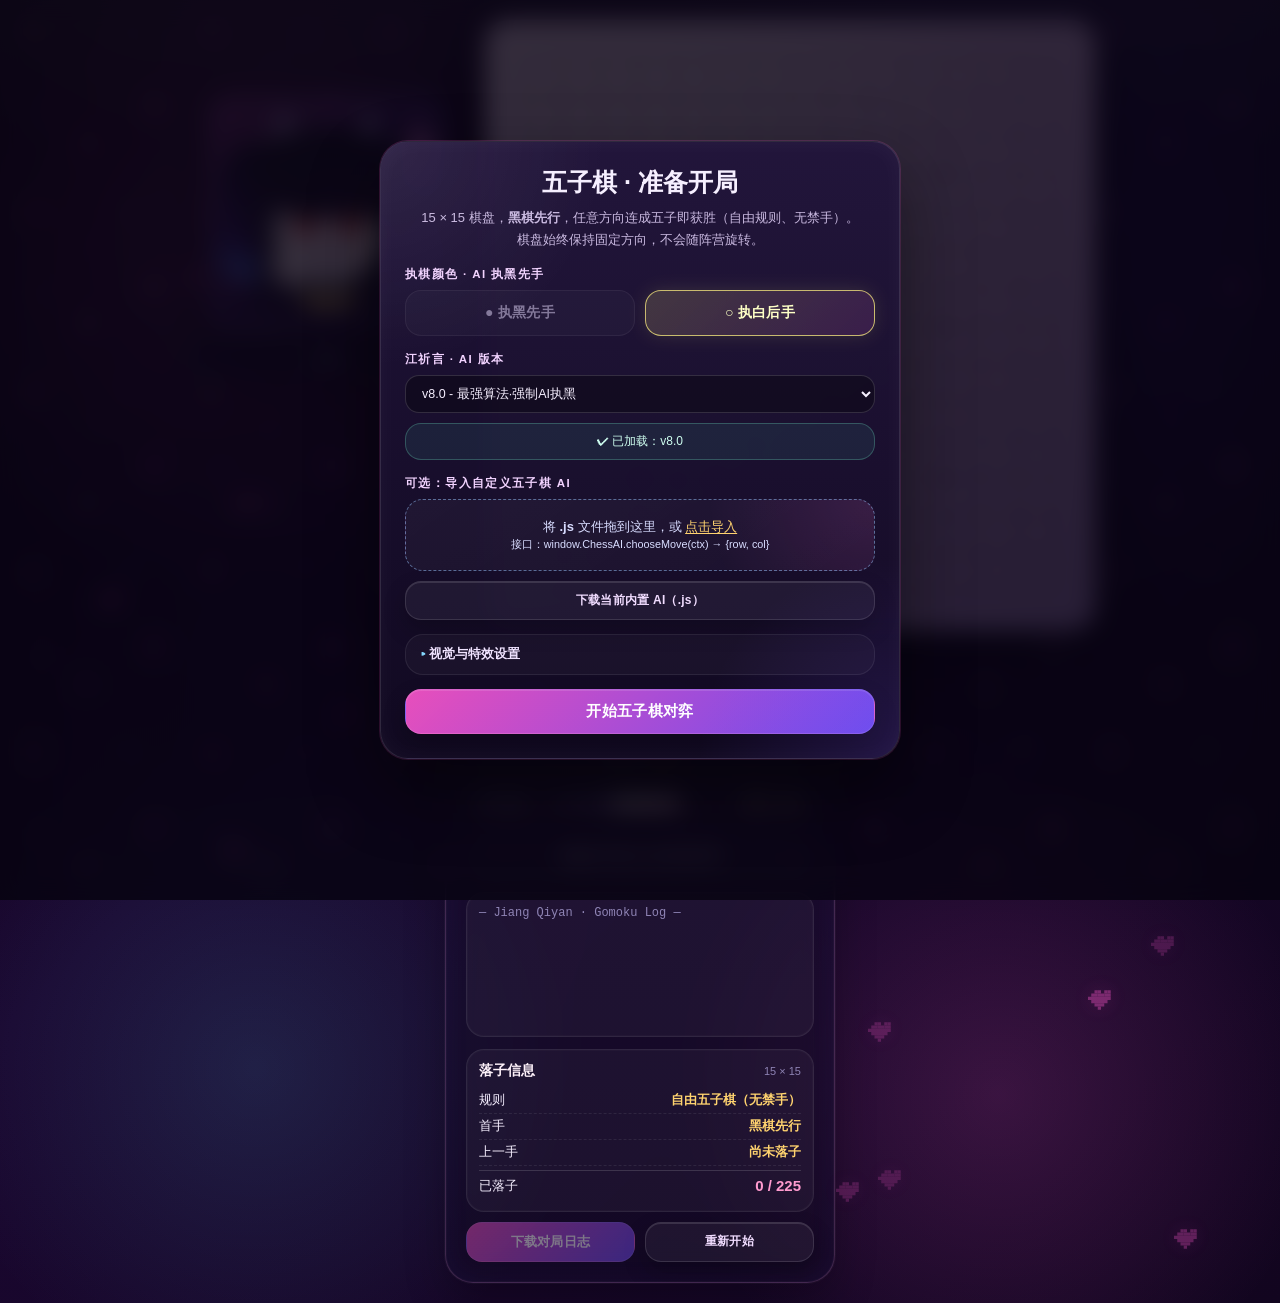
==== commit 7175f06e: "games/gomoku.html" ====
--- a/gomoku.html
+++ b/gomoku.html
@@ -1322,12 +1322,34 @@
   @media(prefers-reduced-motion:reduce){
     .mascot,.pixel-heart,.board.quake,.intersection.urgent .stone {animation:none!important;}
   }
+
+  /* v8 default stone material: celestial carved jade / lacquered obsidian. */
+  .board[data-stone-style="celestial"] .intersection .stone{width:90%;height:90%;}
+  .board[data-stone-style="celestial"] .intersection.black-stone .stone{
+   background:radial-gradient(circle at 31% 23%,#a19ad1 0%,#45406b 15%,#211c43 44%,#111127 75%,#080713 100%);
+   border:1px solid rgba(192,154,254,.44);
+   box-shadow:inset 1px 2px 3px rgba(244,218,255,.46),inset -4px -5px 9px rgba(5,2,23,.79),0 2px 3px rgba(20,11,49,.55),0 0 7px rgba(105,67,205,.24);
+  }
+  .board[data-stone-style="celestial"] .intersection.black-stone .stone::before{
+   content:"";position:absolute;inset:12%;border-radius:50%;border-top:1px solid rgba(244,210,255,.25);border-left:1px solid rgba(198,158,255,.13);pointer-events:none;
+  }
+  .board[data-stone-style="celestial"] .intersection.white-stone .stone{
+   background:radial-gradient(circle at 30% 21%,#fff 0%,#fffefd 12%,#f3eafa 35%,#d9c7ed 70%,#aa93c6 100%);
+   border:1px solid rgba(104,70,138,.62);
+   box-shadow:inset 1px 2px 3px rgba(255,255,255,.92),inset -4px -5px 8px rgba(83,53,127,.24),0 3px 5px rgba(27,12,59,.28),0 0 5px rgba(241,206,255,.29);
+  }
+  .board[data-stone-style="celestial"] .intersection.white-stone .stone::before{
+   content:"";position:absolute;inset:13%;border-radius:50%;border-top:1px solid rgba(255,255,255,.81);pointer-events:none;
+  }
+  .board[data-stone-style="celestial"] .intersection.last-place .stone::after{inset:37%;background:#ebadff;box-shadow:0 0 5px #fff,0 0 8px #b847ec;}
+  #sideChoice button:disabled{opacity:.50;cursor:not-allowed;}
+  #sideChoice button.active:disabled{opacity:1;filter:brightness(1.15);}
 </style>
 </head>
 <body>
 <div class="app">
   <div class="board-container" id="boardContainer" data-ai-pos="topleft">
-    <div class="board" id="board" aria-label="十五路五子棋棋盘"></div>
+    <div class="board" id="board" data-stone-style="celestial" aria-label="十五路五子棋棋盘"></div>
     <div class="fire-layer" id="fireLayer"></div>
     <div class="ai-stage" id="aiStage">
       <div class="ai-bubble" id="speech"></div>
@@ -1363,19 +1385,21 @@
   <div class="dialog">
     <h2>五子棋 · 准备开局</h2>
     <p>15 × 15 棋盘，<b>黑棋先行</b>，任意方向连成五子即获胜（自由规则、无禁手）。<br>棋盘始终保持固定方向，不会随阵营旋转。</p>
-    <div class="sec-title">选择执棋颜色</div>
+    <div class="sec-title" id="sideChoiceLabel">选择执棋颜色</div>
     <div class="choice" id="sideChoice">
       <button data-color="1" class="active">● 执黑先手</button>
       <button data-color="2">○ 执白后手</button>
     </div>
-    <div class="sec-title">江祈言 · AI 强度</div>
+    <div class="sec-title">江祈言 · AI 版本</div>
     <div class="sample-row">
       <select id="builtinAiSelect" class="builtin-select">
-        <option value="100" selected>江祈言-100% · 深度战术搜索（高强度）</option>
-        <option value="50">江祈言-50% · 轻量搜索（适度削弱）</option>
+        <option value="v8" selected>v8.0 - 最强算法·强制AI执黑</option>
+        <option value="v7">v7.0 - 加强算法</option>
+        <option value="v6">v6.0 - 中等算法</option>
+        <option value="v5">v5.0 - 基础算法</option>
       </select>
     </div>
-    <div class="ai-status" id="aiStatus">正在加载江祈言-100% …</div>
+    <div class="ai-status" id="aiStatus">正在加载 v7.0…</div>
     <div class="sec-title">可选：导入自定义五子棋 AI</div>
     <div class="drop" id="dropZone">
       <input type="file" id="aiFile" accept=".js,text/javascript,application/javascript" hidden>
@@ -1391,6 +1415,7 @@
         <div class="adv-row"><label>AI 角色位置</label><select id="optAiPos">
           <option value="below">棋盘正下方</option><option value="above">棋盘正上方</option><option value="topleft" selected>棋盘左上方</option>
         </select></div>
+        <div class="adv-row"><label>棋子外观</label><select id="optStoneStyle"><option value="celestial" selected>星穹晶玉</option><option value="classic">经典紫粉</option></select></div>
         <div class="adv-row"><label>气泡背景色</label><input type="color" id="optBgColor" value="#0d0d12"></div>
         <div class="adv-row"><label>气泡边框色</label><input type="color" id="optBorderColor" value="#d946ef"></div>
         <div class="adv-row"><label>台词字体色</label><input type="color" id="optFontColor" value="#e879ff"></div>
@@ -1671,22 +1696,853 @@
 })();
 
 </script>
-<script type="text/plain" id="sampleAIWeakPatch">
+
+<script type="text/plain" id="sampleAI75Patch">
 (function(){
-  'use strict';
-  var a=window.ChessAI;
-  if(!a||typeof a.chooseMove!=='function')return;
-  a.name='江祈言-50%';a.version='5.0-gomoku-lite';a.level=50;
-  var orig=a.chooseMove;
-  a.chooseMove=function(ctx){var next=Object.assign({},ctx,{level:50});return orig(next);};
-  a.lines=Object.assign({},a.lines||{}, {
-    thinking:['唔……今天轻松一点。','大概是这里吧，我再看一眼。','这么多格子，先挑一处。'],
-    move:['试试看这步。','这次凭一点直觉。','不必每一步都那么严肃。'],
-    block:['还好我发现了这条线。','先挡一下，安全第一。'],
-    win:['欸？竟然又连成五子了。','赢啦，这局运气不错。'],
-    lose:['这局你确实下得更好。','被你连成五子了，厉害。']
-  });
+ 'use strict';
+ const ai=window.ChessAI;if(!ai)return;
+ ai.name='v5.0';ai.version='5.0';ai.level='v5.0';
+ const original=ai.chooseMove;
+ ai.chooseMove=function(ctx){const c=Object.assign({},ctx,{level:100});return original(c);};
+ ai.lines=Object.assign({},ai.lines||{}, {
+  thinking:['先算几条常见的变化。','嗯，让我推演一下这步。'],
+  lose:['这条连五没有看到。下盘再试。','不错，你抓到了我的防守漏洞。']
+ });
 })();
+
+</script>
+<script type="text/plain" id="sampleAI100Source">
+/* Jiang Qiyan · Gomoku 100% Tactical Engine v6.0
+ * 15×15 freestyle Gomoku. Pure JavaScript, browser Worker compatible.
+ * Threat-oriented negamax, iterative deepening, TT, tactical defense,
+ * VCF proof search, double-four and open-three analysis.
+ */
+(function(){
+'use strict';
+const N=15,SZ=225,DIR=[1,15,16,14],MATE=900000000,INF=1000000000;
+const Z1=new Uint32Array(675),Z2=new Uint32Array(675);
+let seed=0x7f4a7c15;function rng(){seed^=seed<<13;seed^=seed>>>17;seed^=seed<<5;return seed>>>0;}
+for(let i=0;i<675;i++){Z1[i]=rng();Z2[i]=rng();}
+const segments=[];
+for(let r=0;r<15;r++)for(let c=0;c<15;c++)for(const [dr,dc] of [[0,1],[1,0],[1,1],[1,-1]]){
+ const rr=r+dr*4,cc=c+dc*4;if(rr<0||rr>=15||cc<0||cc>=15)continue;
+ segments.push([0,1,2,3,4].map(i=>(r+dr*i)*15+c+dc*i));
+}
+const centerDist=new Int8Array(SZ);for(let p=0;p<SZ;p++)centerDist[p]=Math.abs((p/15|0)-7)+Math.abs(p%15-7);
+function hash(b){let a=0,c=0;for(let p=0;p<SZ;p++)if(b[p]){a^=Z1[p*3+b[p]];c^=Z2[p*3+b[p]];}return [a>>>0,c>>>0];}
+function won(b,p,s){if(p<0)return false;let r=p/15|0,c=p%15;
+ for(const [dr,dc] of [[1,0],[0,1],[1,1],[1,-1]]){let n=1;for(const sign of [-1,1])for(let k=1;k<5;k++){let x=r+sign*k*dr,y=c+sign*k*dc;if(x<0||x>14||y<0||y>14||b[x*15+y]!==s)break;n++;}if(n>=5)return true;}
+ return false;
+}
+function wins(b,s){let w=new Uint8Array(SZ),result=[];for(const a of segments){let count=0,empty=-1,blocked=false;
+ for(let j=0;j<5;j++){let p=a[j],v=b[p];if(v===s)count++;else if(v===0)empty=p;else{blocked=true;break;}}
+ if(!blocked&&count===4&&empty>=0&&!w[empty]){w[empty]=1;result.push(empty);}}
+ return result;
+}
+function neighbors(b){let marks=new Uint8Array(SZ),filled=0;
+ for(let p=0;p<SZ;p++)if(b[p]){filled++;let r=p/15|0,c=p%15;
+ for(let dr=-2;dr<=2;dr++){let rr=r+dr;if(rr<0||rr>14)continue;
+ for(let dc=-2;dc<=2;dc++){let cc=c+dc;if(cc>=0&&cc<=14){let q=rr*15+cc;if(!b[q])marks[q]=1;}}}}
+ if(!filled)return [112];let out=[];for(let p=0;p<SZ;p++)if(marks[p])out.push(p);return out;
+}
+// Scores only shapes created through the newly placed stone; point-centered check.
+function pattern(s,pat){let idx=s.indexOf(pat);while(idx!==-1){if(idx<=4&&idx+pat.length>4)return true;idx=s.indexOf(pat,idx+1);}return false;}
+function oneOf(s,arr){for(const p of arr)if(pattern(s,p))return true;return false;}
+function features(b,p,side){if(b[p])return {score:-INF,four:0,three:0,win:false};let r=p/15|0,c=p%15;
+ b[p]=side;let sum=0,fs=0,th=0,open4=0;
+ for(const [dr,dc] of [[1,0],[0,1],[1,1],[1,-1]]){
+  let ln='';let empties=new Set();
+  for(let d=-4;d<=4;d++){let x=r+d*dr,y=c+d*dc;ln+=x<0||x>14||y<0||y>14?'#':b[x*15+y]===side?'X':b[x*15+y]===0?'.':'#';}
+  for(let st=0;st<5;st++){let block=false,k=0,at=-1;
+   for(let u=st;u<st+5;u++){if(ln[u]==='#'){block=true;break;}if(ln[u]==='X')k++;else at=u;}
+   if(!block&&k===5){b[p]=0;return {score:MATE,four:4,three:4,win:true};}
+   if(!block&&k===4&&at!==-1)empties.add(at);
+  }
+  const f=empties.size;
+  if(f>=2){open4++;fs+=2;sum+=2500000;}
+  else if(f===1){fs++;sum+=95000;}
+  else if(oneOf(ln,['.XXX.','.XX.X.','.X.XX.'])){th++;sum+=14000;}
+  else if(oneOf(ln,['.XXX','XXX.','XX.X','X.XX','.XX.X','X.XX.']))sum+=2400;
+  else if(oneOf(ln,['.XX.','.X.X.','..XX..']))sum+=560;
+  else if(oneOf(ln,['.XX','XX.','X.X']))sum+=120;
+  else if(pattern(ln,'.X.'))sum+=18;
+ }
+ b[p]=0;
+ if(fs>=2)sum+=2200000;
+ if(fs&&th)sum+=600000;
+ if(th>=2)sum+=130000;
+ sum+=Math.max(0,20-centerDist[p]);
+ return {score:sum,four:fs,three:th,open4,win:false};
+}
+function threatRank(my,opp){return my.score*1.13+opp.score*1.16;}
+function gen(b,s,width,ttMove,forced){let ownWins=wins(b,s);if(ownWins.length)return ownWins.map(p=>({p,atk:MATE,def:0,priority:MATE*5}));
+ let enemyWins=wins(b,3-s);if(enemyWins.length)return enemyWins.map(p=>({p,atk:0,def:MATE,priority:MATE*4}));
+ let cand=neighbors(b),all=[];
+ for(const p of cand){let a=features(b,p,s),d=features(b,p,3-s),priority=threatRank(a,d);
+  if(p===ttMove)priority+=100000000;
+  all.push({p,atk:a.score,def:d.score,afs:a.four,dfs:d.four,ath:a.three,dth:d.three,priority});}
+ all.sort((a,b)=>b.priority-a.priority);
+ if(!all.length)return all;
+ // Must examine forcing fours even if ranked beyond ordinary width.
+ let must=all.filter(m=>m.atk>=90000||m.def>=90000),picked=all.slice(0,width);
+ for(const m of must)if(!picked.some(x=>x.p===m.p))picked.push(m);
+ picked.sort((a,b)=>b.priority-a.priority);
+ return picked.slice(0,width+4);
+}
+let deadline=0,nodes=0,aborted=false,tt=new Map(),killer=new Int16Array(40),history=new Float64Array(SZ),maxNodes=1000000;
+function timeout(){if((nodes&127)===0&&(Date.now()>=deadline||nodes>=maxNodes))aborted=true;return aborted;}
+function evalPos(b,s){ // Comparison of both sides' strongest local formations and secondary threats.
+ const nearby=neighbors(b);let a=0,best2=0,d=0,opp2=0;
+ for(const p of nearby){let f=features(b,p,s).score,g=features(b,p,3-s).score;
+  if(f>a){best2=a;a=f;}else if(f>best2)best2=f;
+  if(g>d){opp2=d;d=g;}else if(g>opp2)opp2=g;}
+ return Math.max(-MATE/3,Math.min(MATE/3,a*1.10+best2*.18-d*1.16-opp2*.2));
+}
+function search(b,s,depth,alpha,beta,last,h1,h2,ply){nodes++;if(timeout())return 0;
+ if(last>=0&&won(b,last,3-s))return -MATE+ply;
+ const iw=wins(b,s);if(iw.length)return MATE-ply-1;
+ const ow=wins(b,3-s);if(ow.length>=2)return -MATE+ply+2;
+ if(depth<=0&&ow.length===0)return evalPos(b,s);
+ // If opponent has one win, defense is forced; search at least one ply.
+ if(depth<=0)depth=1;
+ const key=h1+':'+h2+':'+s;let entry=tt.get(key),origA=alpha;
+ if(entry&&entry.depth>=depth){if(entry.flag===0)return entry.score;
+  if(entry.flag===1)alpha=Math.max(alpha,entry.score);
+  if(entry.flag===2)beta=Math.min(beta,entry.score);
+  if(alpha>=beta)return entry.score;}
+ let width=depth>=8?7:depth>=6?8:depth>=4?10:depth>=2?11:13;
+ let moves=gen(b,s,width,entry?entry.best:-1,ow.length);
+ if(!moves.length)return 0;
+ if(!entry)for(let m of moves)m.priority+=history[m.p];
+ moves.sort((a,b)=>b.priority-a.priority);
+ let best=-INF,choice=moves[0].p;
+ for(let j=0;j<moves.length;j++){
+  let m=moves[j],p=m.p,v,ii=p*3+s; b[p]=s;
+  if(m.atk>=MATE||won(b,p,s))v=MATE-ply-1;
+  else {let d=depth-1;
+   if(j>=5&&depth>=5&&m.atk<3000&&m.def<3000)d--;
+   v=-search(b,3-s,d,-beta,-alpha,p,(h1^Z1[ii])>>>0,(h2^Z2[ii])>>>0,ply+1);
+   if(!aborted&&d<depth-1&&v>alpha)v=-search(b,3-s,depth-1,-beta,-alpha,p,(h1^Z1[ii])>>>0,(h2^Z2[ii])>>>0,ply+1);
+  }
+  b[p]=0;if(aborted)return 0;
+  if(v>best){best=v;choice=p;}
+  if(v>alpha)alpha=v;
+  if(alpha>=beta){history[p]=Math.min(100000,history[p]+depth*depth*3);break;}
+ }
+ if(tt.size>110000)tt.clear();
+ tt.set(key,{best:choice,depth,score:best,flag:best<=origA?2:best>=beta?1:0});return best;
+}
+// A conservative VCF solver. A claimed win is backed by forced single-point responses.
+// This never counts a mere open three as a proven forcing win.
+let proofNodes=0,proofLimit=2400;
+function vcf(b,attacker,depth,seen){proofNodes++;if(proofNodes>proofLimit||Date.now()>=deadline-350)return false;
+ if(wins(b,3-attacker).length)return false; // defender has immediate winning reply
+ let imm=wins(b,attacker);if(imm.length)return true;
+ if(depth<=0)return false;
+ let options=gen(b,attacker,13,-1).filter(m=>m.atk>=90000).slice(0,11);
+ for(const m of options){let p=m.p;b[p]=attacker;
+  let enemy=wins(b,3-attacker),my=wins(b,attacker),ok=false;
+  if(!enemy.length){
+   if(my.length>=2)ok=true;
+   else if(my.length===1){let block=my[0];b[block]=3-attacker;
+    ok=vcf(b,attacker,depth-1,seen);b[block]=0;
+   }
+  }
+  b[p]=0;if(ok)return true;
+ }
+ return false;
+}
+function vcfMoves(b,side,candidates,depth){let proven=[];
+ for(const m of candidates.slice(0,16)){
+  if(Date.now()>deadline-450||proofNodes>proofLimit)break;
+  b[m.p]=side;
+  let oppWins=wins(b,3-side),myWins=wins(b,side);
+  let ok=false;
+  if(!oppWins.length){if(myWins.length>=2)ok=true;
+   else if(myWins.length===1){let p=myWins[0];b[p]=3-side;ok=vcf(b,side,depth-1);b[p]=0;}}
+  b[m.p]=0;if(ok)proven.push(m);
+ }
+ return proven;
+}
+function chooseMove(ctx){const b=new Uint8Array(SZ);
+ for(let r=0;r<15;r++)for(let c=0;c<15;c++){let q=ctx.board&&ctx.board[r]&&ctx.board[r][c];b[r*15+c]=q===1||q===2?q:0;}
+ const side=ctx.color===2?2:1,begin=Date.now();deadline=begin+5700;nodes=0;aborted=false;proofNodes=0;
+ history.fill(0);tt.clear();maxNodes=130000;
+ const myWin=wins(b,side);if(myWin.length)return answer(myWin[0],'立即成五',0,0,begin,MATE);
+ const enemyWin=wins(b,3-side);if(enemyWin.length){let defense=enemyWin[0];return answer(defense,enemyWin.length>1?'双杀局面 · 优先阻挡':'必防点精准拦截',0,0,begin,-MATE);}
+ const occupied=b.reduce((n,x)=>n+(x?1:0),0);if(!occupied)return answer(112,'中心开局',0,0,begin,0);
+ // Fast tactical check: find proven forced victory (continuous fours).
+ let root=gen(b,side,19,-1);let best=root[0].p,score=0,completed=0,proof='';
+ proofLimit=1900;const killers=vcfMoves(b,side,root,5);
+ if(killers.length){killers.sort((a,b)=>b.atk-a.atk);return answer(killers[0].p,'VCF 连续冲四必胜验证',0,proofNodes,begin,MATE-100);}
+ // Safety ordering: avoid one-ply unavoidable double threats, prioritize preemptive defense.
+ for(const m of root){
+  b[m.p]=side;
+  const ownResponse=wins(b,side),ow=wins(b,3-side);
+  // Even before the full search, reject moves permitting a direct forced win
+  // or an opponent's next-move open four / double-four when we have no counter-win.
+  let fork=false;
+  if(!ownResponse.length&&!ow.length){
+   const replies=gen(b,3-side,12,-1);
+   fork=replies.some(z=>z.atk>=2200000);
+  }
+  m.unsafe=ow.length>=2||(ow.length===1&&ownResponse.length===0)||fork;
+  b[m.p]=0;
+ }
+ const allSafe=root.filter(m=>!m.unsafe);const safeSet=new Set(allSafe.map(m=>m.p));if(allSafe.length){root=allSafe;best=root[0].p;}
+ const hs=hash(b);
+ for(let depth=1;depth<=11;depth++){
+  if(Date.now()>=deadline-100)break;
+  let ordered=gen(b,side,depth>=7?11:depth>=4?13:17,best);
+  if(allSafe.length)ordered=ordered.filter(m=>safeSet.has(m.p));
+  if(!ordered.length)ordered=root.slice(0,1);
+  for(const m of ordered)if(m.p===best)m.priority+=200000000;
+  ordered.sort((a,b)=>b.priority-a.priority);
+  let localBest=ordered[0].p,localScore=-INF,alpha=-INF;
+  for(let i=0;i<ordered.length;i++){
+   const m=ordered[i],p=m.p,ii=p*3+side;b[p]=side;
+   let v=m.atk>=MATE?MATE-1:-search(b,3-side,depth-1,-INF,-alpha,p,(hs[0]^Z1[ii])>>>0,(hs[1]^Z2[ii])>>>0,1);
+   b[p]=0;if(aborted)break;
+   if(v>localScore){localScore=v;localBest=p;}
+   if(v>alpha)alpha=v;
+  }
+  if(aborted)break;
+  best=localBest;score=localScore;completed=depth;
+  if(score>=MATE-1000)break;
+ }
+ return answer(best,'增强战术评估 + VCF + Alpha-Beta/置换表',completed,nodes+proofNodes,begin,score);
+}
+function answer(p,method,depth,nodes,begin,score){return {row:p/15|0,col:p%15,debug:{algorithm:method,depth,nodes,timeMs:Date.now()-begin,score:Math.round(score)}};}
+const LINES={
+ start:['这一次，我会把每一条潜在的杀棋都算进去。','棋盘不变，规则不变。这一局认真下。','落子开始，先看棋形。'],
+ thinking:['我要先检查冲四、活三和反击的次序。','这一手，得把后面的强制应对算清楚。','别急，正在查算连续威胁。','我再验证一下防点。'],
+ sleeping:['轮到你了，我先看一眼其他棋形。','你的下一手，会落在哪里？'],
+ move:['棋子落在这里。','这次我换一条进攻路线。','这手背后还有后续。'],
+ afterOpponentMove:['看到了。你的威胁，我会重新计算。','这手不错，得认真回应。','在这里转向进攻？'],
+ block:['这次先堵住真正的危险点。','四连与活三，我都在留意。','不能只防眼前这一手。'],
+ threat:['该你解这一手威胁了。','这条线还有续招。','冲四只是开始。'],
+ win:['五子成线。这次是我赢了。','杀棋成立。下次换你先试试？'],
+ lose:['这局你找到了我的漏洞。我会记住这盘棋。','又被你连成五子了。精彩的一手。'],
+ draw:['棋盘下满，平局。']
+};
+window.ChessAI={name:'v6.0',version:'6.0',level:'v6.0',lines:LINES,emojis:null,chooseMove};
+})();
+
+</script>
+<script type="text/plain" id="sampleAIV8Source">
+/* Jiang Qiyan Gomoku v8.0 — offline black-first threat engine.
+ * Freestyle 15x15, no forbidden moves. All computations are local.
+ */
+(function(){
+'use strict';
+const N=15,SZ=225,DIR=[[1,0],[0,1],[1,1],[1,-1]],MATE=900000000,INF=1000000000;
+const areas=Array.from({length:SZ},()=>[]),rays=Array.from({length:SZ},()=>[]),center=new Int8Array(SZ);
+for(let p=0;p<SZ;p++){
+ const r=(p/15)|0,c=p%15;center[p]=Math.abs(r-7)+Math.abs(c-7);
+ for(let dr=-2;dr<=2;dr++)for(let dc=-2;dc<=2;dc++){
+  const rr=r+dr,cc=c+dc;if(rr>=0&&rr<15&&cc>=0&&cc<15)areas[p].push(rr*15+cc);
+ }
+ const set=new Set([p]);for(const [dr,dc] of DIR)for(let d=-4;d<=4;d++){
+  const rr=r+d*dr,cc=c+d*dc;if(rr>=0&&rr<15&&cc>=0&&cc<15)set.add(rr*15+cc);
+ }rays[p]=Array.from(set);
+}
+const segments=[];
+for(let r=0;r<15;r++)for(let c=0;c<15;c++)for(const [dr,dc] of DIR){
+ if(r+dr*4<0||r+dr*4>=15||c+dc*4<0||c+dc*4>=15)continue;
+ segments.push(Array.from({length:5},(_,k)=>(r+dr*k)*15+c+dc*k));
+}
+const zob=new Uint32Array(SZ*3),zob2=new Uint32Array(SZ*3);let rngseed=0x6d4e8b29;
+function rng(){rngseed^=rngseed<<13;rngseed^=rngseed>>>17;rngseed^=rngseed<<5;return rngseed>>>0;}
+for(let i=0;i<zob.length;i++){zob[i]=rng();zob2[i]=rng();}
+let b,near,stamp,cache,seen,hash1,hash2,tt,history,deadline,nodes,proofNodes,proofDeadline,stopFlag,rootPly;
+function initialize(board){
+ b=new Uint8Array(SZ);near=new Uint8Array(SZ);stamp=new Uint32Array(SZ);stamp.fill(1);
+ cache=[null,Array(SZ),Array(SZ)];seen=[null,new Uint32Array(SZ),new Uint32Array(SZ)];
+ history=new Float64Array(SZ);tt=new Map();hash1=0;hash2=0;
+ for(let i=0;i<SZ;i++)if(board[i]){b[i]=board[i];const k=i*3+b[i];hash1^=zob[k];hash2^=zob2[k];for(const p of areas[i])near[p]++;}
+ nodes=0;proofNodes=0;stopFlag=false;
+}
+function make(p,side){b[p]=side;let k=p*3+side;hash1^=zob[k];hash2^=zob2[k];for(const q of areas[p])near[q]++;for(const q of rays[p])stamp[q]++;}
+function undo(p,side){b[p]=0;let k=p*3+side;hash1^=zob[k];hash2^=zob2[k];for(const q of areas[p])near[q]--;for(const q of rays[p])stamp[q]++;}
+function tick(){if((nodes&63)===0&&Date.now()>=deadline)stopFlag=true;return stopFlag;}
+function hasWon(p,side){const r=p/15|0,c=p%15;
+ for(const [dr,dc] of DIR){let count=1;
+  for(const sign of [-1,1])for(let d=1;d<=4;d++){
+   const rr=r+sign*d*dr,cc=c+sign*d*dc;if(rr<0||rr>=15||cc<0||cc>=15||b[rr*15+cc]!==side)break;count++;
+  }if(count>=5)return true;
+ }return false;}
+function matchCore(line,patterns){
+ for(const pat of patterns){let ix=line.indexOf(pat);
+  while(ix>=0){if(ix<=4&&ix+pat.length>4)return true;ix=line.indexOf(pat,ix+1);}
+ }return false;
+}
+function point(p,s){
+ if(b[p])return null;
+ if(seen[s][p]===stamp[p])return cache[s][p];
+ const r=p/15|0,c=p%15;let score=0,four=0,three=0,liveFour=0,twos=0,win=false;
+ b[p]=s;
+ for(const [dr,dc] of DIR){
+  let line='';for(let d=-4;d<=4;d++){
+   let rr=r+d*dr,cc=c+d*dc;line+=rr<0||rr>=15||cc<0||cc>=15?'#':b[rr*15+cc]===s?'X':b[rr*15+cc]===0?'.':'#';
+  }
+  let endings=0,winMask=0;
+  for(let st=0;st<=4;st++){
+   let n=0,emp=-1,blocked=false;
+   for(let j=st;j<st+5;j++)if(line[j]==='#'){blocked=true;break;}else if(line[j]==='X')n++;else emp=j;
+   if(blocked)continue;
+   if(n===5){win=true;break;}
+   if(n===4&&emp>=0)winMask|=1<<emp;
+  }
+  if(win)break;
+  endings=0;for(let i=0;i<9;i++)if(winMask&(1<<i))endings++;
+  if(endings>=2){four+=2;liveFour++;score+=36000000;}
+  else if(endings===1){four++;score+=1700000;}
+  else if(matchCore(line,['.XXX.','.XX.X.','.X.XX.'])) {three++;score+=82000;}
+  else if(matchCore(line,['.XXX','XXX.','.XX.X','X.XX.'])) score+=21000;
+  else if(matchCore(line,['.XX.','.X.X.','.X.X','X.X.'])){twos++;score+=3700;}
+  else if(matchCore(line,['.XX','XX.','X.X']))score+=460;
+  else if(matchCore(line,['.X.']))score+=24;
+ }
+ b[p]=0;
+ if(win)score=MATE;
+ else {if(four>=2)score+=95000000;if(four&&three)score+=4200000;if(three>=2)score+=1800000;
+       if(three>=3)score+=2000000;if(twos>=2)score+=2000;score+=Math.max(0,18-center[p])*12;}
+ let v={score,four,three,liveFour,win};cache[s][p]=v;seen[s][p]=stamp[p];return v;
+}
+function candidates(){let out=[];for(let p=0;p<SZ;p++)if(!b[p]&&near[p]>0)out.push(p);return out.length?out:[112];}
+function winningCells(side){let list=[];for(let p=0;p<SZ;p++)if(!b[p]&&near[p]&&point(p,side).win)list.push(p);return list;}
+function moves(side,width,ttMove=-1){
+ const mine=winningCells(side);if(mine.length)return mine.map(p=>({p,priority:MATE*5,at:MATE,df:0}));
+ const theirs=winningCells(3-side);if(theirs.length)return theirs.map(p=>({p,priority:MATE*4,at:0,df:MATE}));
+ let ret=[];
+ for(const p of candidates()){
+  const a=point(p,side),d=point(p,3-side);
+  const pr=a.score*1.05+d.score*1.13+history[p]+(p===ttMove?100000000:0);
+  ret.push({p,priority:pr,at:a.score,df:d.score,af:a.four,dt:d.three,dfour:d.four});
+ }
+ ret.sort((x,y)=>y.priority-x.priority);
+ if(width&&ret.length>width){
+  const selection=ret.slice(0,width),set=new Set(selection.map(m=>m.p));
+  // Never prune out a forcing four, fork or a high-priority defensive point.
+  for(const m of ret)if(m.af||m.dfour||m.at>=1800000||m.df>=1800000){if(!set.has(m.p)){selection.push(m);set.add(m.p);}}
+  selection.sort((x,y)=>y.priority-x.priority);return selection.slice(0,width+7);
+ }
+ return ret;
+}
+function quickEval(side){
+ let a=0,a2=0,e=0,e2=0;
+ for(const p of candidates()){
+  let x=point(p,side).score,y=point(p,3-side).score;
+  if(x>a){a2=a;a=x;}else if(x>a2)a2=x;
+  if(y>e){e2=e;e=y;}else if(y>e2)e2=y;
+ }
+ let s=a*1.05+a2*.16-e*1.16-e2*.20;
+ return Math.max(-MATE/2,Math.min(MATE/2,s));
+}
+function search(side,depth,alpha,beta,last,ply,ext){
+ nodes++;if(tick())return 0;
+ if(last>=0&&hasWon(last,3-side))return -MATE+ply;
+ const own=winningCells(side);if(own.length)return MATE-ply-1;
+ const opp=winningCells(3-side);if(opp.length>=2)return -MATE+ply+2;
+ if(depth<=0){
+  // Only extend tactical replies when a direct winning move must be parried.
+  if(!opp.length||ext>=2||ply>=16)return quickEval(side);
+  depth=1;ext++;
+ }
+ const key=hash1+':'+hash2+':'+side,entry=tt.get(key),a0=alpha,b0=beta;
+ if(entry&&entry.depth>=depth){if(entry.flag===0)return entry.score;
+  if(entry.flag===1)alpha=Math.max(alpha,entry.score);
+  if(entry.flag===2)beta=Math.min(beta,entry.score);
+  if(alpha>=beta)return entry.score;
+ }
+ const width=depth>=8?7:depth>=6?9:depth>=4?11:depth>=2?13:15;
+ let ordered=moves(side,width,entry?entry.best:-1);
+ if(!ordered.length)return 0;
+ let best=-INF,bestP=ordered[0].p;
+ for(let j=0;j<ordered.length;j++){
+  const m=ordered[j],p=m.p;make(p,side);let val;
+  if(hasWon(p,side))val=MATE-ply-1;
+  else {
+   let reduction=j>=8&&depth>=5&&m.at<20000&&m.df<20000?1:0;
+   if(j===0)val=-search(3-side,depth-1-reduction,-beta,-alpha,p,ply+1,ext);
+   else {
+    val=-search(3-side,depth-1-reduction,-alpha-1,-alpha,p,ply+1,ext);
+    if(!stopFlag&&val>alpha&&val<beta)val=-search(3-side,depth-1,-beta,-alpha,p,ply+1,ext);
+   }
+  }
+  undo(p,side);if(stopFlag)return 0;
+  if(val>best){best=val;bestP=p;}if(val>alpha)alpha=val;
+  if(alpha>=beta){history[p]=Math.min(10000000,history[p]+depth*depth*17);break;}
+ }
+ if(tt.size>=85000)tt.clear();
+ tt.set(key,{best:bestP,depth,score:best,flag:best<=a0?2:best>=b0?1:0});
+ return best;
+}
+// Proven VCF: every attack leaves an immediate winning cell, forcing a single block.
+// Failing/unfinished proof searches never count as proven wins.
+function proveVCF(attacker,remaining){
+ if(++proofNodes>12000||Date.now()>proofDeadline)return false;
+ if(winningCells(3-attacker).length)return false;
+ if(winningCells(attacker).length)return true;
+ if(remaining<=0)return false;
+ const ordered=moves(attacker,13).filter(x=>x.af||x.at>=1700000).slice(0,13);
+ for(const m of ordered){
+  make(m.p,attacker);const enem=winningCells(3-attacker),ours=winningCells(attacker);
+  let ok=false;
+  if(!enem.length){if(ours.length>=2)ok=true;
+   else if(ours.length===1){const block=ours[0];make(block,3-attacker);
+    ok=proveVCF(attacker,remaining-1);undo(block,3-attacker);
+   }
+  }
+  undo(m.p,attacker);
+  if(ok)return true;
+ }
+ return false;
+}
+function findVCF(side,ordered){
+ for(const move of ordered.slice(0,15)){
+  if(Date.now()>=proofDeadline||proofNodes>=12000)break;
+  make(move.p,side);let adversary=winningCells(3-side),mine=winningCells(side),ok=false;
+  if(!adversary.length){if(mine.length>=2)ok=true;
+   else if(mine.length===1){const p=mine[0];make(p,3-side);
+    ok=proveVCF(side,10);undo(p,3-side);
+   }
+  }
+  undo(move.p,side);
+  if(ok)return move.p;
+ }
+ return -1;
+}
+// Threat map: for each empty intersection, test whether giving it to white
+// creates an unstoppable pair of distinct winning cells. Root candidates that
+// allow a white fork are deprioritized unless black has an immediate counter-win.
+function enemyForkThreats(opp,cap=12){let out=[];
+ for(const m of moves(opp,20)){
+  if(m.at<1800000&&!(m.af>=2))continue;
+  make(m.p,opp);
+  let me=winningCells(3-opp),enemy=winningCells(opp);
+  undo(m.p,opp);
+  if(!me.length&&enemy.length>=2){out.push(m.p);if(out.length>=cap)break;}
+ }
+ return out;
+}
+function rootSafety(side,move){
+ make(move.p,side);
+ const me=winningCells(side),opp=winningCells(3-side);let penalty=0;
+ if(me.length>=2&&!opp.length){undo(move.p,side);return -MATE/2;}
+ if(opp.length>=2)penalty=MATE/2;
+ else if(opp.length===1&&!me.length)penalty=36000000;
+ else if(!me.length){
+  // Explicit one-ply opponent double-four check, not a static pattern guess.
+  const forks=enemyForkThreats(3-side,2);if(forks.length)penalty=4000000+forks.length*1500000;
+ }
+ undo(move.p,side);return penalty;
+}
+function ans(p,depth,begin,score,tag){return {row:(p/15)|0,col:p%15,debug:{algorithm:'v8.0'+(tag?'/'+tag:''),depth,nodes:nodes+proofNodes,timeMs:Date.now()-begin,score:Math.round(score)}};}
+function chooseMove(ctx){
+ const raw=new Uint8Array(SZ);for(let r=0;r<15;r++)for(let c=0;c<15;c++)raw[r*15+c]=Number(ctx.board?.[r]?.[c])||0;
+ const side=ctx.color===2?2:1,begin=Date.now();
+ let time=Math.max(120,Math.min(14200,Number(ctx.timeLimitMs)||14200));deadline=begin+time;proofDeadline=begin+Math.min(2300,Math.floor(time*.17));rootPly=ctx.ply||0;
+ initialize(raw);
+ const immediate=winningCells(side);if(immediate.length)return ans(immediate[0],0,begin,MATE,'win');
+ const danger=winningCells(3-side);if(danger.length){
+  let best=danger[0],bestValue=-INF;for(const p of danger){let v=point(p,side).score;if(v>bestValue){bestValue=v;best=p;}}
+  return ans(best,0,begin,-MATE,'block');
+ }
+ let occupied=0;for(const v of b)if(v)occupied++;
+ if(!occupied)return ans(112,0,begin,0,'opening');
+ let ordered=moves(side,24);if(!ordered.length)return ans(112,0,begin,0,'none');
+ // Opening: preserve strong central development in the absence of forced tactics.
+ let best=ordered[0].p,depthDone=0,score=0;
+ let threat=enemyForkThreats(3-side,10),threatSet=new Set(threat);
+ if(threat.length){for(let m of ordered)if(threatSet.has(m.p))m.priority+=4000000;ordered.sort((a,b)=>b.priority-a.priority);best=ordered[0].p;}
+ const proved=findVCF(side,ordered);
+ if(proved>=0)return ans(proved,11,begin,MATE-3,'vcf');
+ // Defense evaluation on a bounded initial root set; no unbounded root penalties.
+ let analyzed=[];
+ for(const m of ordered){
+  if(Date.now()>=deadline-240)break;
+  m.danger=rootSafety(side,m);
+  analyzed.push(m);
+ }
+ if(!analyzed.length)return ans(best,0,begin,score,'time');
+ ordered=analyzed;
+ ordered.sort((x,y)=>(x.danger||0)-(y.danger||0)||y.priority-x.priority);
+ best=ordered[0].p;
+ const minDanger=ordered[0].danger||0;
+ const restricted=ordered.filter(m=>(m.danger||0)<=minDanger+1800000);
+ const safe=new Set((restricted.length>=2?restricted:ordered.slice(0,3)).map(m=>m.p));
+ // Iterative deepening: only completed full iterations may replace the move.
+ for(let dep=1;dep<=14;dep++){
+  if(Date.now()>=deadline-180)break;
+  let line=moves(side,dep>=8?11:dep>=5?15:19,best).filter(m=>safe.has(m.p));
+  if(!line.length)line=ordered.slice(0,Math.min(4,ordered.length));
+  line.sort((x,y)=>(y.p===best?350000000:0)+y.priority-((x.p===best?350000000:0)+x.priority));
+  let top=-INF,chosen=line[0].p,alpha=-INF;
+  for(const m of line){
+   make(m.p,side);
+   let val=hasWon(m.p,side)?MATE-1:-search(3-side,dep-1,-INF,-alpha,m.p,1,0);
+   undo(m.p,side);
+   if(stopFlag)break;
+   if(val>top){top=val;chosen=m.p;}alpha=Math.max(alpha,val);
+  }
+  if(stopFlag)break;
+  best=chosen;score=top;depthDone=dep;
+  if(score>=MATE-1000)break;
+ }
+ return ans(best,depthDone,begin,score,depthDone?'search':'safety');
+}
+const LINES={
+ start:['黑方先行。现在由我落下第一子。','这一局，我执黑。棋局开始。','天元起手，接下来轮到你。'],
+ thinking:['我在逐点核查攻防与下一轮威胁。','这一步，先验算是否存在必应之手。','我再深入推演几层棋路。'],
+ sleeping:['白棋该你了。','我会等你落子。'],
+ move:['这一子，落定。','轮到你了。','棋势正在发生变化。'],
+ afterOpponentMove:['这一手我记下了。','你的选择，我会继续演算。'],
+ block:['先切断这条线。','这个防点不能让给你。'],
+ threat:['这一步是攻势的起点。','看看你怎么应对。'],
+ win:['五子连珠，黑方获胜。','胜负已定，这一局是我赢了。'],
+ lose:['这局是你赢了。再来一盘。','黑棋这一手确实算漏了。'],
+ draw:['平局。棋盘已满。']
+};
+window.ChessAI={name:'v8.0',version:'8.0',level:'v8.0',forceBlack:true,lines:LINES,emojis:null,chooseMove};
+})();
+</script>
+<script type="text/plain" id="sampleAIV7Source">
+
+/* Jiang Qiyan · Gomoku v7.0 Tactical-Proof Engine
+ * 15×15 freestyle Gomoku. Pure JavaScript, browser Worker compatible.
+ * Threat-oriented negamax, iterative deepening, TT, tactical defense,
+ * VCF proof search, double-four and open-three analysis.
+ */
+(function(){
+'use strict';
+const N=15,SZ=225,DIR=[1,15,16,14],MATE=900000000,INF=1000000000;
+const Z1=new Uint32Array(675),Z2=new Uint32Array(675);
+let seed=0x7f4a7c15;function rng(){seed^=seed<<13;seed^=seed>>>17;seed^=seed<<5;return seed>>>0;}
+for(let i=0;i<675;i++){Z1[i]=rng();Z2[i]=rng();}
+const segments=[];
+for(let r=0;r<15;r++)for(let c=0;c<15;c++)for(const [dr,dc] of [[0,1],[1,0],[1,1],[1,-1]]){
+ const rr=r+dr*4,cc=c+dc*4;if(rr<0||rr>=15||cc<0||cc>=15)continue;
+ segments.push([0,1,2,3,4].map(i=>(r+dr*i)*15+c+dc*i));
+}
+const centerDist=new Int8Array(SZ);for(let p=0;p<SZ;p++)centerDist[p]=Math.abs((p/15|0)-7)+Math.abs(p%15-7);
+function hash(b){let a=0,c=0;for(let p=0;p<SZ;p++)if(b[p]){a^=Z1[p*3+b[p]];c^=Z2[p*3+b[p]];}return [a>>>0,c>>>0];}
+function won(b,p,s){if(p<0)return false;let r=p/15|0,c=p%15;
+ for(const [dr,dc] of [[1,0],[0,1],[1,1],[1,-1]]){let n=1;for(const sign of [-1,1])for(let k=1;k<5;k++){let x=r+sign*k*dr,y=c+sign*k*dc;if(x<0||x>14||y<0||y>14||b[x*15+y]!==s)break;n++;}if(n>=5)return true;}
+ return false;
+}
+function wins(b,s){let w=new Uint8Array(SZ),result=[];for(const a of segments){let count=0,empty=-1,blocked=false;
+ for(let j=0;j<5;j++){let p=a[j],v=b[p];if(v===s)count++;else if(v===0)empty=p;else{blocked=true;break;}}
+ if(!blocked&&count===4&&empty>=0&&!w[empty]){w[empty]=1;result.push(empty);}}
+ return result;
+}
+function neighbors(b){let marks=new Uint8Array(SZ),filled=0;
+ for(let p=0;p<SZ;p++)if(b[p]){filled++;let r=p/15|0,c=p%15;
+ for(let dr=-2;dr<=2;dr++){let rr=r+dr;if(rr<0||rr>14)continue;
+ for(let dc=-2;dc<=2;dc++){let cc=c+dc;if(cc>=0&&cc<=14){let q=rr*15+cc;if(!b[q])marks[q]=1;}}}}
+ if(!filled)return [112];let out=[];for(let p=0;p<SZ;p++)if(marks[p])out.push(p);return out;
+}
+// Scores only shapes created through the newly placed stone; point-centered check.
+function pattern(s,pat){let idx=s.indexOf(pat);while(idx!==-1){if(idx<=4&&idx+pat.length>4)return true;idx=s.indexOf(pat,idx+1);}return false;}
+function oneOf(s,arr){for(const p of arr)if(pattern(s,p))return true;return false;}
+function features(b,p,side){if(b[p])return {score:-INF,four:0,three:0,win:false};let r=p/15|0,c=p%15;
+ b[p]=side;let sum=0,fs=0,th=0,open4=0;
+ for(const [dr,dc] of [[1,0],[0,1],[1,1],[1,-1]]){
+  let ln='';let empties=new Set();
+  for(let d=-4;d<=4;d++){let x=r+d*dr,y=c+d*dc;ln+=x<0||x>14||y<0||y>14?'#':b[x*15+y]===side?'X':b[x*15+y]===0?'.':'#';}
+  for(let st=0;st<5;st++){let block=false,k=0,at=-1;
+   for(let u=st;u<st+5;u++){if(ln[u]==='#'){block=true;break;}if(ln[u]==='X')k++;else at=u;}
+   if(!block&&k===5){b[p]=0;return {score:MATE,four:4,three:4,win:true};}
+   if(!block&&k===4&&at!==-1)empties.add(at);
+  }
+  const f=empties.size;
+  if(f>=2){open4++;fs+=2;sum+=2500000;}
+  else if(f===1){fs++;sum+=95000;}
+  else if(oneOf(ln,['.XXX.','.XX.X.','.X.XX.'])){th++;sum+=14000;}
+  else if(oneOf(ln,['.XXX','XXX.','XX.X','X.XX','.XX.X','X.XX.']))sum+=2400;
+  else if(oneOf(ln,['.XX.','.X.X.','..XX..']))sum+=560;
+  else if(oneOf(ln,['.XX','XX.','X.X']))sum+=120;
+  else if(pattern(ln,'.X.'))sum+=18;
+ }
+ b[p]=0;
+ if(fs>=2)sum+=2200000;
+ if(fs&&th)sum+=600000;
+ if(th>=2)sum+=130000;
+ sum+=Math.max(0,20-centerDist[p]);
+ return {score:sum,four:fs,three:th,open4,win:false};
+}
+function threatRank(my,opp){return my.score*1.13+opp.score*1.16;}
+function gen(b,s,width,ttMove,forced){let ownWins=wins(b,s);if(ownWins.length)return ownWins.map(p=>({p,atk:MATE,def:0,priority:MATE*5}));
+ let enemyWins=wins(b,3-s);if(enemyWins.length)return enemyWins.map(p=>({p,atk:0,def:MATE,priority:MATE*4}));
+ let cand=neighbors(b),all=[];
+ for(const p of cand){let a=features(b,p,s),d=features(b,p,3-s),priority=threatRank(a,d);
+  if(p===ttMove)priority+=100000000;
+  all.push({p,atk:a.score,def:d.score,afs:a.four,dfs:d.four,ath:a.three,dth:d.three,priority});}
+ all.sort((a,b)=>b.priority-a.priority);
+ if(!all.length)return all;
+ // Must examine forcing fours even if ranked beyond ordinary width.
+ let must=all.filter(m=>m.atk>=90000||m.def>=90000),picked=all.slice(0,width);
+ for(const m of must)if(!picked.some(x=>x.p===m.p))picked.push(m);
+ picked.sort((a,b)=>b.priority-a.priority);
+ return picked.slice(0,width+4);
+}
+let deadline=0,nodes=0,aborted=false,tt=new Map(),killer=new Int16Array(40),history=new Float64Array(SZ),maxNodes=1000000;
+function timeout(){if((nodes&31)===0&&(Date.now()>=deadline||nodes>=maxNodes))aborted=true;return aborted;}
+function evalPos(b,s){ // Comparison of both sides' strongest local formations and secondary threats.
+ const nearby=neighbors(b);let a=0,best2=0,d=0,opp2=0;
+ for(const p of nearby){let f=features(b,p,s).score,g=features(b,p,3-s).score;
+  if(f>a){best2=a;a=f;}else if(f>best2)best2=f;
+  if(g>d){opp2=d;d=g;}else if(g>opp2)opp2=g;}
+ return Math.max(-MATE/3,Math.min(MATE/3,a*1.10+best2*.18-d*1.16-opp2*.2));
+}
+function search(b,s,depth,alpha,beta,last,h1,h2,ply){nodes++;if(timeout())return 0;
+ if(ply>=17)return evalPos(b,s);
+ if(last>=0&&won(b,last,3-s))return -MATE+ply;
+ const iw=wins(b,s);if(iw.length)return MATE-ply-1;
+ const ow=wins(b,3-s);if(ow.length>=2)return -MATE+ply+2;
+ if(depth<=0&&ow.length===0){
+  // A quiet leaf is only safe after considering a possible double-four next ply.
+  // In particular an open-four by the next player creates two distinct winning cells.
+  let they=criticalForks(b,3-s,3);if(they.length){
+    let ours=criticalForks(b,s,2);
+    if(!ours.length)return -MATE/5-ply;
+  }
+  return evalPos(b,s);
+ }
+ // If opponent has one win, defense is forced; search at least one ply.
+ if(depth<=0){
+  // Limited threat extension; never allow unbounded quiescence on alternating fours.
+  if(ply>=11)return evalPos(b,s)-Math.min(ow.length,1)*350000;
+  depth=1;
+ }
+ const key=h1+':'+h2+':'+s;let entry=tt.get(key),origA=alpha;
+ if(entry&&entry.depth>=depth){if(entry.flag===0)return entry.score;
+  if(entry.flag===1)alpha=Math.max(alpha,entry.score);
+  if(entry.flag===2)beta=Math.min(beta,entry.score);
+  if(alpha>=beta)return entry.score;}
+ let width=depth>=9?8:depth>=7?9:depth>=5?11:depth>=3?13:15;
+ let moves=gen(b,s,width,entry?entry.best:-1,ow.length);
+ if(!moves.length)return 0;
+ if(!entry)for(let m of moves)m.priority+=history[m.p];
+ moves.sort((a,b)=>b.priority-a.priority);
+ let best=-INF,choice=moves[0].p;
+ for(let j=0;j<moves.length;j++){
+  let m=moves[j],p=m.p,v,ii=p*3+s; b[p]=s;
+  if(m.atk>=MATE||won(b,p,s))v=MATE-ply-1;
+  else {let d=depth-1;
+   if(j>=7&&depth>=6&&m.atk<3000&&m.def<3000)d--;
+   v=-search(b,3-s,d,-beta,-alpha,p,(h1^Z1[ii])>>>0,(h2^Z2[ii])>>>0,ply+1);
+   if(!aborted&&d<depth-1&&v>alpha)v=-search(b,3-s,depth-1,-beta,-alpha,p,(h1^Z1[ii])>>>0,(h2^Z2[ii])>>>0,ply+1);
+  }
+  b[p]=0;if(aborted)return 0;
+  if(v>best){best=v;choice=p;}
+  if(v>alpha)alpha=v;
+  if(alpha>=beta){history[p]=Math.min(100000,history[p]+depth*depth*3);break;}
+ }
+ if(tt.size>110000)tt.clear();
+ tt.set(key,{best:choice,depth,score:best,flag:best<=origA?2:best>=beta?1:0});return best;
+}
+// A conservative VCF solver. A claimed win is backed by forced single-point responses.
+// This never counts a mere open three as a proven forcing win.
+let proofNodes=0,proofLimit=2400;
+function vcf(b,attacker,depth,seen){proofNodes++;if(proofNodes>proofLimit||Date.now()>=deadline-350)return false;
+ if(wins(b,3-attacker).length)return false; // defender has immediate winning reply
+ let imm=wins(b,attacker);if(imm.length)return true;
+ if(depth<=0)return false;
+ let options=gen(b,attacker,13,-1).filter(m=>m.atk>=90000).slice(0,11);
+ for(const m of options){let p=m.p;b[p]=attacker;
+  let enemy=wins(b,3-attacker),my=wins(b,attacker),ok=false;
+  if(!enemy.length){
+   if(my.length>=2)ok=true;
+   else if(my.length===1){let block=my[0];b[block]=3-attacker;
+    ok=vcf(b,attacker,depth-1,seen);b[block]=0;
+   }
+  }
+  b[p]=0;if(ok)return true;
+ }
+ return false;
+}
+function vcfMoves(b,side,candidates,depth){let proven=[];
+ for(const m of candidates.slice(0,16)){
+  if(Date.now()>deadline-450||proofNodes>proofLimit)break;
+  b[m.p]=side;
+  let oppWins=wins(b,3-side),myWins=wins(b,side);
+  let ok=false;
+  if(!oppWins.length){if(myWins.length>=2)ok=true;
+   else if(myWins.length===1){let p=myWins[0];b[p]=3-side;ok=vcf(b,side,depth-1);b[p]=0;}}
+  b[m.p]=0;if(ok)proven.push(m);
+ }
+ return proven;
+}
+
+// A fork is a single move that creates TWO independent immediate winning cells.
+// Unlike a generic shape score, this is an actual tactical fact for freestyle Gomoku.
+function criticalForks(b,side,limit){
+ let out=[],ns=neighbors(b);
+ for(const p of ns){
+  const f=features(b,p,side);
+  if(f.four<2)continue;
+  b[p]=side;
+  let w=wins(b,side);
+  b[p]=0;
+  if(w.length>=2)out.push({p,winCells:w,score:f.score});
+  if(out.length>=limit)break;
+ }
+ return out;
+}
+// A threat is only a real fork if the opponent cannot win first after it is played.
+function genuineForks(b,s,limit){
+ let out=criticalForks(b,s,limit*2+3);if(!out.length)return [];
+ let safe=[];
+ for(const m of out){b[m.p]=s;let counter=wins(b,3-s);b[m.p]=0;
+  if(!counter.length){safe.push(m);if(safe.length>=limit)break;}}
+ return safe;
+}
+// Extra tactical defensive heuristic applied at the root: considers the strongest
+// subsequent opponent fork, as well as immediate wins and forcing counterattacks.
+function rootDanger(b,s,p){
+ b[p]=s;
+ let ownWins=wins(b,s),oppWins=wins(b,3-s),danger=0;
+ if(ownWins.length>=2){b[p]=0;return -MATE/2;}
+ if(oppWins.length>=2)danger=MATE/2;
+ else if(oppWins.length===1&&!ownWins.length)danger=MATE/3;
+ if(danger<MATE/3){
+  let oppForks=genuineForks(b,3-s,3);
+  if(oppForks.length){
+   // One follow-up fork can often be parried; several imply a resilient double attack.
+   danger=Math.max(danger,1500000+oppForks.length*420000);
+   if(ownWins.length)danger=Math.min(danger,1100000);
+  }
+ }
+ b[p]=0;return danger;
+}
+// Tactical proof search: every forcing attack must have a unique forced answer.
+// It is deliberately conservative; false positive "wins" are unacceptable.
+let proofCount=0,proofDeadline=0;
+function proveFourChain(b,attacker,remain){
+ if(++proofCount>5200||Date.now()>=proofDeadline)return false;
+ if(wins(b,3-attacker).length)return false;
+ let wonNow=wins(b,attacker);if(wonNow.length)return true;
+ if(remain<=0)return false;
+ let tries=gen(b,attacker,15,-1).filter(m=>m.afs>=1||m.atk>=90000).slice(0,15);
+ for(const m of tries){b[m.p]=attacker;
+  let enemy=wins(b,3-attacker),mine=wins(b,attacker),ok=false;
+  if(!enemy.length){
+   if(mine.length>=2)ok=true;
+   else if(mine.length===1){const forced=mine[0];b[forced]=3-attacker;
+     ok=proveFourChain(b,attacker,remain-1);
+     b[forced]=0;
+   }
+  }
+  b[m.p]=0;if(ok)return true;
+ }
+ return false;
+}
+function provenMove(b,s,root){
+ proofCount=0;let win=[];
+ for(const m of root.slice(0,17)){
+  if(Date.now()>=proofDeadline||proofCount>=5200)break;
+  b[m.p]=s;
+  let enemy=wins(b,3-s),mine=wins(b,s),isWin=false;
+  if(!enemy.length){
+   if(mine.length>=2)isWin=true;
+   else if(mine.length===1){let force=mine[0];b[force]=3-s;
+    isWin=proveFourChain(b,s,7);b[force]=0;
+   }
+  }
+  b[m.p]=0;if(isWin)win.push(m);
+ }
+ return win;
+}
+function chooseMove(ctx){
+ const b=new Uint8Array(SZ);for(let r=0;r<N;r++)for(let c=0;c<N;c++){
+  let v=ctx.board&&ctx.board[r]&&ctx.board[r][c];b[r*N+c]=v===1||v===2?v:0;}
+ const side=ctx.color===2?2:1,begin=Date.now();
+ deadline=begin+9400;proofDeadline=begin+1700;nodes=0;aborted=false;proofNodes=0;
+ history.fill(0);tt.clear();maxNodes=250000;
+ const own=wins(b,side);if(own.length)return answer(own[0],'v7.0',0,0,begin,MATE);
+ const enemy=wins(b,3-side);if(enemy.length){
+  // If there are several winning cells, none can avert the loss; select an
+  // intersection that stops the greatest number of them, then attack if possible.
+  let p=enemy[0];if(enemy.length>1){let ranked=enemy.map(p=>({p,attack:features(b,p,side).score})).sort((a,b)=>b.attack-a.attack);p=ranked[0].p;}
+  return answer(p,'v7.0',0,0,begin,-MATE);
+ }
+ let cnt=0;for(let i=0;i<SZ;i++)if(b[i])cnt++;
+ if(!cnt)return answer(112,'v7.0',0,0,begin,0);
+ let root=gen(b,side,25,-1);
+ if(!root.length)return answer(112,'v7.0',0,0,begin,0);
+ // A verified attacking continuation takes precedence over a heuristic score.
+ let forcing=provenMove(b,side,root);
+ if(forcing.length){forcing.sort((a,b)=>b.atk-a.atk);return answer(forcing[0].p,'v7.0',7,proofCount,begin,MATE-10);}
+ // Defense now receives its own tactical ordering, not just numerical shape ranking.
+ // Keep all moves until forced forks and counter threats have been examined.
+ for(const m of root){
+  m.danger=rootDanger(b,side,m.p);
+  m.protect=m.def;
+  m.tactic=m.priority-Math.min(55000000,m.danger*18);
+ }
+ root.sort((a,b)=>a.danger-b.danger || b.protect-a.protect || b.priority-a.priority);
+ let minimal=root[0].danger;
+ // Permit small strategic tradeoffs, but not a one-move forced defeat when avoidable.
+ let pool=root.filter(m=>m.danger<=Math.max(minimal+300000,minimal*1.22+300000));
+ if(pool.length<3)pool=root.slice(0,Math.min(5,root.length));
+ const poolSet=new Set(pool.map(m=>m.p));
+ // Explicit tactical defense of opponent's next-move open-four; this is
+ // especially important when the existing board offers several attack routes.
+ const oppForks=genuineForks(b,3-side,12);
+ if(oppForks.length){
+  let threatened=new Set(oppForks.map(m=>m.p));
+  for(const m of root)if(threatened.has(m.p))m.tactic+=6200000;
+  root.sort((a,b)=>a.danger-b.danger || b.tactic-a.tactic);
+ }
+ let best=pool[0].p,score=0,completed=0;
+ const hs=hash(b);
+ // Iterative deepening with root ordering and a minimum complete iteration.
+ // Deadline is always honored, even on slower phones.
+ for(let dep=1;dep<=12;dep++){
+  if(Date.now()>=deadline-200)break;
+  let ordered=gen(b,side,dep>=8?12:dep>=5?15:21,best);
+  // Any position where safe replies exist must exclude the known fork-losing moves.
+  if(minimal<2000000)ordered=ordered.filter(m=>poolSet.has(m.p));
+  if(!ordered.length)ordered=pool.slice(0,Math.min(12,pool.length));
+  for(const m of ordered){
+   let rr=root.find(x=>x.p===m.p);
+   m.priority+=(rr?Math.max(-250000000,-rr.danger*30):0)+(m.p===best?250000000:0);
+  }
+  ordered.sort((a,b)=>b.priority-a.priority);
+  let localBest=ordered[0].p,localScore=-INF,alpha=-INF;
+  for(let i=0;i<ordered.length;i++){
+   const m=ordered[i],p=m.p,k=p*3+side;b[p]=side;
+   let v=m.atk>=MATE?MATE-1:-search(b,3-side,dep-1,-INF,-alpha,p,(hs[0]^Z1[k])>>>0,(hs[1]^Z2[k])>>>0,1);
+   b[p]=0;if(aborted)break;
+   // Make the root safety margin consequential even if the search is truncated.
+   if(m.danger>minimal+10000&&dep<5)v-=(m.danger-minimal)*.002;
+   if(v>localScore){localScore=v;localBest=p;}
+   if(v>alpha)alpha=v;
+  }
+  if(aborted)break;
+  best=localBest;score=localScore;completed=dep;
+  if(score>=MATE-1000)break;
+ }
+ // If no depth completed, play the move with the lowest verified tactical danger.
+ return answer(best,'v7.0',completed,nodes+proofCount,begin,score);
+}
+function answer(p,method,depth,nodes,begin,score){return {row:p/15|0,col:p%15,debug:{algorithm:method,depth,nodes,timeMs:Date.now()-begin,score:Math.round(score)}};}
+const LINES={
+ start:['这一次，我会把每一条潜在的杀棋都算进去。','棋盘不变，规则不变。这一局认真下。','落子开始，先看棋形。'],
+ thinking:['我要先检查冲四、活三和反击的次序。','这一手，得把后面的强制应对算清楚。','别急，正在查算连续威胁。','我再验证一下防点。'],
+ sleeping:['轮到你了，我先看一眼其他棋形。','你的下一手，会落在哪里？'],
+ move:['棋子落在这里。','这次我换一条进攻路线。','这手背后还有后续。'],
+ afterOpponentMove:['看到了。你的威胁，我会重新计算。','这手不错，得认真回应。','在这里转向进攻？'],
+ block:['这次先堵住真正的危险点。','四连与活三，我都在留意。','不能只防眼前这一手。'],
+ threat:['该你解这一手威胁了。','这条线还有续招。','冲四只是开始。'],
+ win:['五子成线。这次是我赢了。','杀棋成立。下次换你先试试？'],
+ lose:['这局你找到了我的漏洞。我会记住这盘棋。','又被你连成五子了。精彩的一手。'],
+ draw:['棋盘下满，平局。']
+};
+window.ChessAI={name:'v7.0',version:'7.0',level:'v7.0',lines:LINES,emojis:null,chooseMove};
+})();
+
 
 </script>
 <script>
@@ -1705,7 +2561,7 @@
   var downloadSampleBtn=$('downloadSample'), startBtn=$('startBtn'), restartBtn=$('restart');
   var downloadLogBtn=$('downloadLog'), logPanel=$('logPanel'), barBlack=$('barBlack'), barWhite=$('barWhite');
   var diffTag=$('diffTag'), fireLayer=$('fireLayer'), floatHearts=$('floatHearts');
-  var board=new Uint8Array(MAX),turn=BLACK,humanColor=BLACK,aiColor=WHITE,selectedSide=BLACK;
+  var board=new Uint8Array(MAX),turn=BLACK,humanColor=WHITE,aiColor=BLACK,selectedSide=WHITE;
   var gameOver=true,aiThinking=false,lastMove=-1,winnerLine=[],gameLog=null,gameToken=0;
   var loadedAI=null, loadedSource='', activeWorker=null, activeAIUrl=null;
   var speechTimer=null,currentEmojiEvent=null,emojiCache={},humanWaitTimer=null;
@@ -2010,7 +2866,7 @@
     var curr=lastMove<0?'尚未落子':posName(lastMove)+' · '+CN[board[lastMove]];
     infoEl.innerHTML='<div class="info-title">落子信息 <span class="coord">15 × 15</span></div>'+
       '<div class="row"><span>规则</span><b>自由五子棋（无禁手）</b></div>'+
-      '<div class="row"><span>首手</span><b>黑棋先行 · 不旋转棋盘</b></div>'+
+      '<div class="row"><span>首手</span><b>黑棋先行</b></div>'+
       '<div class="row"><span>上一手</span><b>'+escapeHtml(curr)+'</b></div>'+
       '<div class="row total"><span>已落子</span><b>'+(counts[BLACK]+counts[WHITE])+' / 225</b></div>';
   }
@@ -2128,10 +2984,10 @@
         activeWorker=new Worker(activeAIUrl);
         var w=activeWorker,done=false;
         function finish(err,res){if(done)return;done=true;clearTimeout(timeout);if(activeWorker===w)killWorker();if(err)reject(err);else resolve(res);}
-        var timeout=setTimeout(function(){finish(new Error('搜索超时'));},8000);
+        var timeout=setTimeout(function(){finish(new Error('搜索超时'));},loadedAI.forceBlack?14800:15000);
         w.onmessage=function(e){var data=e.data;if(!data.ok)finish(new Error(data.error));else finish(null,data);};
         w.onerror=function(e){finish(new Error('AI 工作线程异常：'+(e.message||'unknown')));};
-        w.postMessage({board:ctx.board,color:ctx.color,ply:ctx.ply,level:loadedAI.level??100,moves:ctx.moves});
+        w.postMessage({board:ctx.board,color:ctx.color,ply:ctx.ply,level:loadedAI.level??100,moves:ctx.moves,timeLimitMs:14200});
       }catch(e){killWorker();reject(e);}
     });
   }
@@ -2150,9 +3006,10 @@
     if(!aiSay('thinking',{ply:gameLog.moves.length}))setAIEmoji('thinking');
     var token=gameToken,start=performance.now(),ctx=buildCtx(),humanThreat=winningPlaces(board,humanColor);
     var thinkPromise;
-    // 单 HTML 打开即可：优先后台 Worker 防止搜索期间界面卡住；不支持则主线程兜底。
-    try {thinkPromise=askWorker(ctx).catch(function(){return Promise.resolve().then(function(){return {decision:loadedAI.chooseMove(ctx)};});});}
-    catch(e){thinkPromise=Promise.resolve().then(function(){return {decision:loadedAI.chooseMove(ctx)};});}
+    // v8 worker-only: never run the heavy search on the UI thread when Workers fail.
+    if(loadedAI.forceBlack){thinkPromise=askWorker(ctx);}
+    else {try {thinkPromise=askWorker(ctx).catch(function(){return Promise.resolve().then(function(){return {decision:loadedAI.chooseMove(ctx)};});});}
+    catch(e){thinkPromise=Promise.resolve().then(function(){return {decision:loadedAI.chooseMove(ctx)};});}}
     thinkPromise.then(function(result){
       if(token!==gameToken||gameOver||turn!==aiColor)return;
       var decision=result&&result.decision;
@@ -2184,10 +3041,11 @@
     });
   }
   function onAILoaded(data){
-    loadedAI=data.ai;loadedSource=data.code;emojiCache={};currentEmojiEvent=null;
+    loadedAI=data.ai;
+    if(loadedAI.forceBlack){selectedSide=WHITE;syncSidePolicy();}loadedSource=data.code;emojiCache={};currentEmojiEvent=null;
     var name=loadedAI.name||'未命名 AI',ver=loadedAI.version||'?';
-    setAIStatus('✔ 已加载：'+name+' v'+ver+' · '+data.label,'ok');
-    aiInfoEl.innerHTML='当前 AI：<b>'+escapeHtml(name)+'</b> · '+escapeHtml(String(ver));
+    setAIStatus('✔ 已加载：'+name,'ok');
+    aiInfoEl.innerHTML='当前 AI：<b>'+escapeHtml(name)+'</b>';
     aiNameplate.textContent=name;startBtn.disabled=false;setAIEmoji('default');preloadAllEmojis();
   }
   function setAIStatus(msg,cls){aiStatusEl.textContent=msg;aiStatusEl.className='ai-status'+(cls?' '+cls:'');}
@@ -2198,8 +3056,8 @@
     reader.onerror=function(){onAIError(new Error('文件读取失败'));};reader.readAsText(file);
   }
   function getBuiltInAISource(kind){
-    var src=$('sampleAISource').textContent;
-    if(kind==='50')src+='\n'+$('sampleAIWeakPatch').textContent;
+    var src=kind==='v8'?$('sampleAIV8Source').textContent:kind==='v7'?$('sampleAIV7Source').textContent:kind==='v6'?$('sampleAI100Source').textContent:$('sampleAISource').textContent;
+    if(kind==='v5')src+='\n'+$('sampleAI75Patch').textContent;
     return src;
   }
   function applyAdvancedSettings(){
@@ -2209,12 +3067,13 @@
     css.setProperty('--bubble-border',$('optBorderColor').value);
     css.setProperty('--bubble-color',$('optFontColor').value);
     css.setProperty('--bubble-font',FONT_MAP[$('optFont').value]||FONT_MAP.cute);
+    boardEl.dataset.stoneStyle=$('optStoneStyle').value;
     fxEnabled.shake=$('fxShake').checked;fxEnabled.explode=$('fxExplode').checked;
     fxEnabled.quake=$('fxQuake').checked;fxEnabled.fire=$('fxFire').checked;
   }
   function startGame(){
     if(!loadedAI)return;gameToken++;killWorker();applyAdvancedSettings();
-    board.fill(0);turn=BLACK;humanColor=selectedSide;aiColor=other(humanColor);
+    board.fill(0);turn=BLACK;humanColor=loadedAI.forceBlack?WHITE:selectedSide;aiColor=other(humanColor);
     lastMove=-1;winnerLine=[];gameOver=false;aiThinking=false;
     gameLog={startMs:Date.now(),endTime:null,durationMs:null,humanColor:humanColor,aiColor:aiColor,
       aiName:loadedAI.name||'未命名 AI',aiVersion:loadedAI.version||'?',moves:[],result:null};
@@ -2225,7 +3084,7 @@
   }
   function backToStart(){
     gameToken++;killWorker();gameOver=true;aiThinking=false;stopHumanTimer();clearSpeech();
-    startScreen.classList.remove('hidden');statusText='请选择棋子颜色与 AI 难度';render();
+    startScreen.classList.remove('hidden');statusText='请选择棋子颜色与 AI 版本';render();
   }
   function downloadLog(){
     if(!gameLog)return;
@@ -2238,6 +3097,7 @@
     document.body.appendChild(a);a.click();a.remove();setTimeout(function(){URL.revokeObjectURL(url);},1500);
   }
   sideChoice.addEventListener('click',function(e){var btn=e.target.closest('[data-color]');if(!btn)return;
+    if(builtinAiSelect.value==='v8'||(loadedAI&&loadedAI.forceBlack))return;
     selectedSide=Number(btn.dataset.color);
     Array.prototype.forEach.call(sideChoice.children,function(x){x.classList.toggle('active',x===btn);});
   });
@@ -2246,14 +3106,22 @@
   ['dragenter','dragover'].forEach(function(event){dropZone.addEventListener(event,function(e){e.preventDefault();dropZone.classList.add('dragover');});});
   ['dragleave','drop'].forEach(function(event){dropZone.addEventListener(event,function(e){e.preventDefault();dropZone.classList.remove('dragover');});});
   dropZone.addEventListener('drop',function(e){var f=e.dataTransfer&&e.dataTransfer.files&&e.dataTransfer.files[0];if(f)handleAIFile(f);});
+  function syncSidePolicy(){
+    var fixed=builtinAiSelect.value==='v8';
+    $('sideChoiceLabel').textContent=fixed?'执棋颜色 · AI 执黑先手':'选择执棋颜色';
+    Array.prototype.forEach.call(sideChoice.querySelectorAll('button'),function(btn){
+      btn.disabled=fixed;btn.classList.toggle('active',Number(btn.dataset.color)===(fixed?2:selectedSide));
+    });
+    if(fixed)selectedSide=WHITE;
+  }
   builtinAiSelect.addEventListener('change',function(){
-    var kind=builtinAiSelect.value;if(!kind)return;
-    var name=kind==='50'?'江祈言-50%':'江祈言-100%';
+    var kind=builtinAiSelect.value;if(!kind)return;syncSidePolicy();
+    var name=kind.replace('v','v')+'.0';
     setAIStatus('正在加载：'+name);
     loadAISource(getBuiltInAISource(kind),name).then(onAILoaded).catch(onAIError);
   });
   downloadSampleBtn.addEventListener('click',function(){
-    var kind=builtinAiSelect.value||'100';var blob=new Blob([getBuiltInAISource(kind)],{type:'text/javascript;charset=utf-8'});
+    var kind=builtinAiSelect.value||'v8';var blob=new Blob([getBuiltInAISource(kind)],{type:'text/javascript;charset=utf-8'});
     var url=URL.createObjectURL(blob),a=document.createElement('a');a.href=url;
     a.download='jiang-qiyan-gomoku-'+kind+'.js';document.body.appendChild(a);a.click();a.remove();
     setTimeout(function(){URL.revokeObjectURL(url);},1500);
@@ -2262,7 +3130,7 @@
   downloadLogBtn.addEventListener('click',downloadLog);
   createPixelHearts();window.addEventListener('resize',createPixelHearts);setAIEmoji('default');render();
   // 默认预选最高档，打开网页即能开始，无需上传文件。
-  builtinAiSelect.value='100';loadAISource(getBuiltInAISource('100'),'江祈言-100%').then(onAILoaded).catch(onAIError);
+  builtinAiSelect.value='v8';syncSidePolicy();loadAISource(getBuiltInAISource('v8'),'v8.0').then(onAILoaded).catch(onAIError);
 })();
 
 </script>
